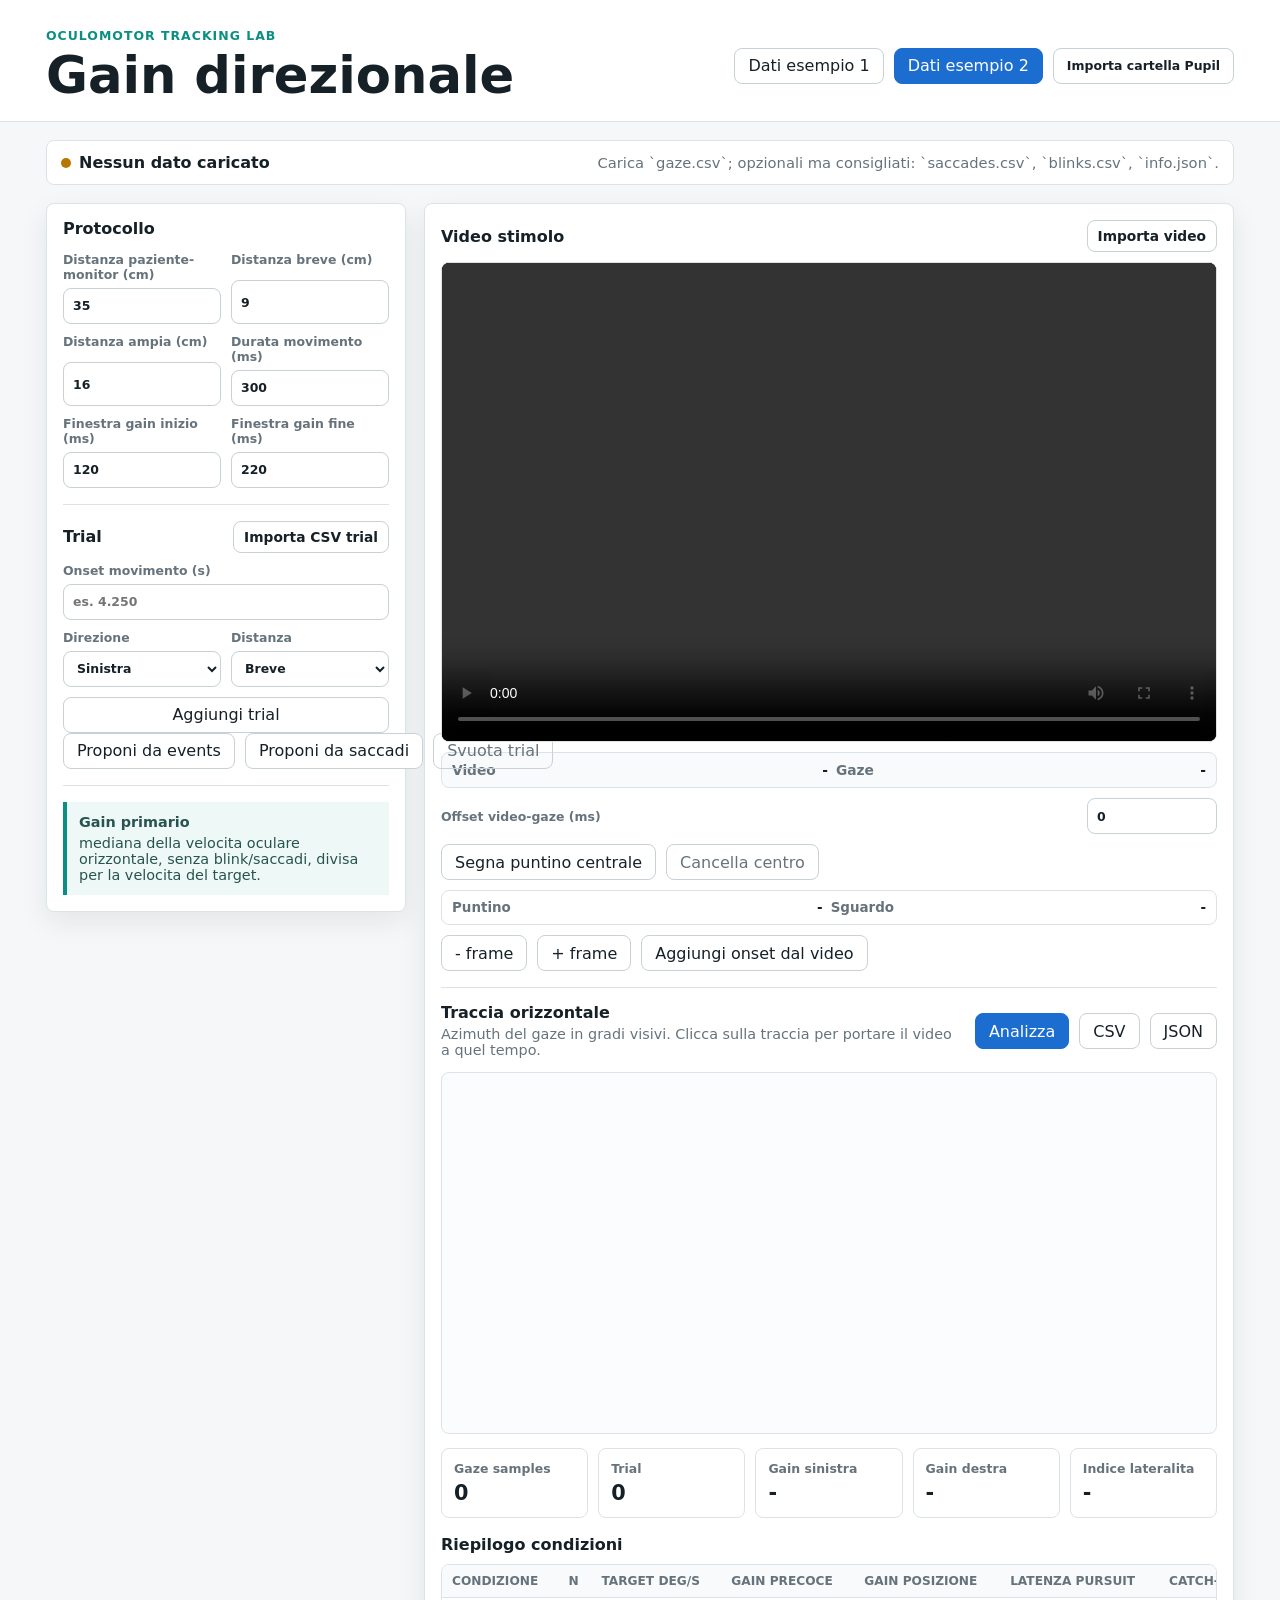
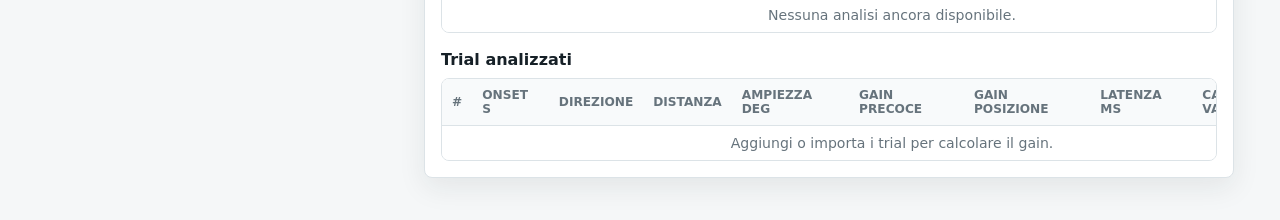
==== index.html @ ca0e94ca "Gazelab" ====
<!doctype html>
<html lang="it">
  <head>
    <meta charset="utf-8" />
    <meta name="viewport" content="width=device-width, initial-scale=1" />
    <title>Gain Direzionale Lab</title>
    <link rel="stylesheet" href="./styles.css?v=20260517-rollback1" />
  </head>
  <body>
    <header class="app-header">
      <div>
        <p class="eyebrow">Oculomotor Tracking Lab</p>
        <h1>Gain direzionale</h1>
      </div>
      <div class="header-actions">
        <button id="loadSampleBtn">Dati esempio 1</button>
        <button id="loadSample2Btn" class="primary">Dati esempio 2</button>
        <label class="file-button">
          <input id="folderInput" type="file" webkitdirectory multiple />
          Importa cartella Pupil
        </label>
      </div>
    </header>

    <main>
      <section class="status-band" id="statusBand">
        <div>
          <span class="status-dot"></span>
          <strong id="statusTitle">Nessun dato caricato</strong>
        </div>
        <p id="statusText">Carica `gaze.csv`; opzionali ma consigliati: `saccades.csv`, `blinks.csv`, `info.json`.</p>
      </section>

      <section class="workspace-grid">
        <aside class="control-panel">
          <div class="panel-head">
            <h2>Protocollo</h2>
          </div>

          <div class="form-grid">
            <label>
              Distanza paziente-monitor (cm)
              <input id="monitorDistance" type="number" min="1" step="0.1" value="35" />
            </label>
            <label>
              Distanza breve (cm)
              <input id="nearDistance" type="number" min="0.1" step="0.1" value="9" />
            </label>
            <label>
              Distanza ampia (cm)
              <input id="farDistance" type="number" min="0.1" step="0.1" value="16" />
            </label>
            <label>
              Durata movimento (ms)
              <input id="durationMs" type="number" min="20" step="10" value="300" />
            </label>
            <label>
              Finestra gain inizio (ms)
              <input id="windowStartMs" type="number" min="0" step="5" value="120" />
            </label>
            <label>
              Finestra gain fine (ms)
              <input id="windowEndMs" type="number" min="1" step="5" value="220" />
            </label>
          </div>

          <div class="divider"></div>

          <div class="panel-head compact">
            <h2>Trial</h2>
            <label class="file-button slim">
              <input id="trialInput" type="file" accept=".csv" />
              Importa CSV trial
            </label>
          </div>

          <div class="trial-builder">
            <label>
              Onset movimento (s)
              <input id="newOnset" type="number" step="0.001" placeholder="es. 4.250" />
            </label>
            <label>
              Direzione
              <select id="newDirection">
                <option value="left">Sinistra</option>
                <option value="right">Destra</option>
              </select>
            </label>
            <label>
              Distanza
              <select id="newDistanceKind">
                <option value="near">Breve</option>
                <option value="far">Ampia</option>
              </select>
            </label>
            <button id="addTrialBtn">Aggiungi trial</button>
          </div>

          <div class="button-row">
            <button id="suggestEventsBtn">Proponi da events</button>
            <button id="suggestTrialsBtn">Proponi da saccadi</button>
            <button id="clearTrialsBtn" class="ghost">Svuota trial</button>
          </div>

          <div class="divider"></div>

          <div class="metrics-note">
            <strong>Gain primario</strong>
            <span>mediana della velocita oculare orizzontale, senza blink/saccadi, divisa per la velocita del target.</span>
          </div>
        </aside>

        <section class="analysis-panel">
          <div class="panel-head compact">
            <h2>Video stimolo</h2>
            <label class="file-button slim">
              <input id="videoInput" type="file" accept="video/*" />
              Importa video
            </label>
          </div>

          <div class="video-tools video-tools-wide">
            <div class="video-stage" id="videoStage">
              <video id="stimulusVideo" controls playsinline></video>
              <canvas id="videoOverlayCanvas"></canvas>
            </div>
            <div class="video-time-grid">
              <span>Video</span>
              <strong id="videoTimeLabel">-</strong>
              <span>Gaze</span>
              <strong id="gazeTimeLabel">-</strong>
            </div>
            <label class="sync-offset-control">
              Offset video-gaze (ms)
              <input id="syncOffsetMs" type="number" step="5" value="0" />
            </label>
            <div class="button-row">
              <button id="markCenterBtn">Segna puntino centrale</button>
              <button id="clearCenterBtn" class="ghost">Cancella centro</button>
            </div>
            <div class="overlay-readout">
              <span>Puntino</span>
              <strong id="targetCenterLabel">-</strong>
              <span>Sguardo</span>
              <strong id="gazePointLabel">-</strong>
            </div>
            <div class="button-row">
              <button id="frameBackBtn">- frame</button>
              <button id="frameForwardBtn">+ frame</button>
              <button id="addVideoTrialBtn">Aggiungi onset dal video</button>
            </div>
          </div>

          <div class="divider"></div>

          <div class="panel-head">
            <div>
              <h2>Traccia orizzontale</h2>
              <p id="plotSubtitle">Azimuth del gaze in gradi visivi. Clicca sulla traccia per portare il video a quel tempo.</p>
            </div>
            <div class="button-row">
              <button id="analyzeBtn" class="primary">Analizza</button>
              <button id="exportCsvBtn">CSV</button>
              <button id="exportJsonBtn">JSON</button>
            </div>
          </div>

          <div class="plot-wrap">
            <canvas id="traceCanvas" width="1200" height="360"></canvas>
          </div>

          <div class="summary-strip" id="summaryStrip">
            <div class="stat-card">
              <span>Gaze samples</span>
              <strong id="sampleCount">0</strong>
            </div>
            <div class="stat-card">
              <span>Trial</span>
              <strong id="trialCount">0</strong>
            </div>
            <div class="stat-card">
              <span>Gain sinistra</span>
              <strong id="leftGain">-</strong>
            </div>
            <div class="stat-card">
              <span>Gain destra</span>
              <strong id="rightGain">-</strong>
            </div>
            <div class="stat-card">
              <span>Indice lateralita</span>
              <strong id="lateralityIndex">-</strong>
            </div>
          </div>

          <div class="table-section">
            <div class="panel-head compact">
              <h2>Riepilogo condizioni</h2>
            </div>
            <div class="table-wrap">
              <table>
                <thead>
                  <tr>
                    <th>Condizione</th>
                    <th>N</th>
                    <th>Target deg/s</th>
                    <th>Gain precoce</th>
                    <th>Gain posizione</th>
                    <th>Latenza pursuit</th>
                    <th>Catch-up</th>
                    <th>Qualita</th>
                  </tr>
                </thead>
                <tbody id="conditionBody">
                  <tr><td colspan="8" class="empty">Nessuna analisi ancora disponibile.</td></tr>
                </tbody>
              </table>
            </div>
          </div>

          <div class="table-section">
            <div class="panel-head compact">
              <h2>Trial analizzati</h2>
            </div>
            <div class="table-wrap">
              <table>
                <thead>
                  <tr>
                    <th>#</th>
                    <th>Onset s</th>
                    <th>Direzione</th>
                    <th>Distanza</th>
                    <th>Ampiezza deg</th>
                    <th>Gain precoce</th>
                    <th>Gain posizione</th>
                    <th>Latenza ms</th>
                    <th>Campioni validi</th>
                    <th></th>
                  </tr>
                </thead>
                <tbody id="trialBody">
                  <tr><td colspan="10" class="empty">Aggiungi o importa i trial per calcolare il gain.</td></tr>
                </tbody>
              </table>
            </div>
          </div>
        </section>
      </section>
    </main>

    <template id="trialRowTemplate">
      <tr>
        <td class="row-index"></td>
        <td><input class="trial-onset" type="number" step="0.001" /></td>
        <td>
          <select class="trial-direction">
            <option value="left">Sinistra</option>
            <option value="right">Destra</option>
          </select>
        </td>
        <td>
          <select class="trial-distance">
            <option value="near">Breve</option>
            <option value="far">Ampia</option>
          </select>
        </td>
        <td class="trial-amplitude"></td>
        <td class="trial-gain"></td>
        <td class="trial-position-gain"></td>
        <td class="trial-latency"></td>
        <td class="trial-quality"></td>
        <td><button class="icon-button remove-trial" title="Rimuovi trial">x</button></td>
      </tr>
    </template>

    <script src="./app.js?v=20260517-rollback1"></script>
  </body>
</html>
---- styles.css ----
:root {
  --bg: #f5f7f8;
  --panel: #ffffff;
  --ink: #162027;
  --muted: #66737c;
  --line: #dce3e7;
  --line-strong: #c7d1d6;
  --blue: #1c6dd0;
  --blue-ink: #0d3b73;
  --teal: #0b8f83;
  --red: #d84848;
  --amber: #b67800;
  --shadow: 0 10px 28px rgba(22, 32, 39, 0.08);
}

* {
  box-sizing: border-box;
}

body {
  margin: 0;
  min-height: 100vh;
  color: var(--ink);
  background: var(--bg);
  font-family: Inter, ui-sans-serif, system-ui, -apple-system, BlinkMacSystemFont, "Segoe UI", sans-serif;
  letter-spacing: 0;
}

button,
input,
select {
  font: inherit;
}

button,
.file-button {
  display: inline-flex;
  align-items: center;
  justify-content: center;
  min-height: 36px;
  padding: 0 13px;
  border: 1px solid var(--line-strong);
  border-radius: 8px;
  color: var(--ink);
  background: #fff;
  cursor: pointer;
  white-space: nowrap;
}

button:hover,
.file-button:hover {
  border-color: #9fb0ba;
  background: #f9fbfc;
}

button.primary {
  color: #fff;
  border-color: var(--blue);
  background: var(--blue);
}

button.primary:hover {
  border-color: var(--blue-ink);
  background: var(--blue-ink);
}

button.ghost {
  color: var(--muted);
  background: transparent;
}

button:disabled {
  cursor: not-allowed;
  opacity: 0.55;
}

.file-button input {
  display: none;
}

.file-button.slim {
  min-height: 32px;
  padding: 0 10px;
  font-size: 0.86rem;
}

.app-header {
  display: flex;
  align-items: center;
  justify-content: space-between;
  gap: 20px;
  padding: 28px clamp(18px, 4vw, 46px) 18px;
  background: #fff;
  border-bottom: 1px solid var(--line);
}

.eyebrow {
  margin: 0 0 4px;
  color: var(--teal);
  font-size: 0.78rem;
  font-weight: 700;
  letter-spacing: 0.08em;
  text-transform: uppercase;
}

h1,
h2 {
  margin: 0;
  line-height: 1.1;
}

h1 {
  font-size: clamp(2rem, 4vw, 3.4rem);
  font-weight: 780;
}

h2 {
  font-size: 1rem;
  font-weight: 760;
}

p {
  margin: 0;
}

main {
  padding: 18px clamp(18px, 4vw, 46px) 42px;
}

.header-actions,
.button-row,
.panel-head {
  display: flex;
  align-items: center;
  gap: 10px;
}

.panel-head {
  justify-content: space-between;
  margin-bottom: 14px;
}

.panel-head.compact {
  margin-bottom: 10px;
}

.panel-head p {
  margin-top: 4px;
  color: var(--muted);
  font-size: 0.9rem;
}

.status-band {
  display: flex;
  align-items: center;
  justify-content: space-between;
  gap: 18px;
  padding: 12px 14px;
  margin-bottom: 18px;
  border: 1px solid var(--line);
  border-radius: 8px;
  background: #fff;
}

.status-band > div {
  display: flex;
  align-items: center;
  gap: 8px;
}

.status-band p {
  color: var(--muted);
  font-size: 0.92rem;
}

.status-dot {
  width: 10px;
  height: 10px;
  border-radius: 99px;
  background: var(--amber);
}

.status-band.ready .status-dot {
  background: var(--teal);
}

.status-band.warn .status-dot {
  background: var(--amber);
}

.status-band.error .status-dot {
  background: var(--red);
}

.workspace-grid {
  display: grid;
  grid-template-columns: minmax(280px, 360px) minmax(0, 1fr);
  gap: 18px;
  align-items: start;
}

.control-panel,
.analysis-panel {
  border: 1px solid var(--line);
  border-radius: 8px;
  background: var(--panel);
  box-shadow: var(--shadow);
}

.control-panel {
  position: sticky;
  top: 14px;
  padding: 16px;
}

.analysis-panel {
  padding: 16px;
  min-width: 0;
}

.form-grid {
  display: grid;
  grid-template-columns: repeat(2, minmax(0, 1fr));
  gap: 10px;
}

label {
  display: grid;
  gap: 6px;
  color: var(--muted);
  font-size: 0.78rem;
  font-weight: 650;
}

input,
select {
  width: 100%;
  min-height: 36px;
  border: 1px solid var(--line-strong);
  border-radius: 8px;
  padding: 7px 9px;
  color: var(--ink);
  background: #fff;
}

input:focus,
select:focus {
  outline: 2px solid rgba(28, 109, 208, 0.18);
  border-color: var(--blue);
}

.divider {
  height: 1px;
  margin: 16px 0;
  background: var(--line);
}

.trial-builder {
  display: grid;
  grid-template-columns: 1fr 1fr;
  gap: 10px;
}

.trial-builder label:first-child {
  grid-column: 1 / -1;
}

.trial-builder button {
  grid-column: 1 / -1;
}

.video-tools {
  display: grid;
  gap: 10px;
}

.video-stage {
  position: relative;
  width: 100%;
  aspect-ratio: 4 / 3;
  border: 1px solid var(--line);
  border-radius: 8px;
  overflow: hidden;
  background: #101820;
}

.video-tools video,
.video-stage canvas {
  position: absolute;
  inset: 0;
  width: 100%;
  height: 100%;
}

.video-tools video {
  background: #101820;
  object-fit: contain;
}

.video-stage canvas {
  pointer-events: none;
}

.video-stage.marking canvas {
  cursor: crosshair;
  pointer-events: auto;
}

.video-tools-wide .video-stage {
  max-height: 480px;
}

.video-time-grid {
  display: grid;
  grid-template-columns: auto 1fr auto 1fr;
  gap: 8px;
  align-items: center;
  padding: 9px 10px;
  border: 1px solid var(--line);
  border-radius: 8px;
  background: #f8fafb;
  font-size: 0.86rem;
}

.video-time-grid span {
  color: var(--muted);
  font-weight: 700;
}

.video-time-grid strong {
  text-align: right;
}

.sync-offset-control {
  grid-template-columns: 1fr minmax(96px, 130px);
  align-items: center;
}

.overlay-readout {
  display: grid;
  grid-template-columns: auto 1fr auto 1fr;
  gap: 8px;
  align-items: center;
  padding: 9px 10px;
  border: 1px solid var(--line);
  border-radius: 8px;
  background: #fff;
  font-size: 0.84rem;
}

.overlay-readout span {
  color: var(--muted);
  font-weight: 700;
}

.overlay-readout strong {
  text-align: right;
}

.metrics-note {
  display: grid;
  gap: 5px;
  padding: 12px;
  border-left: 4px solid var(--teal);
  background: #eef8f6;
  color: #28544f;
  font-size: 0.9rem;
}

.plot-wrap {
  width: 100%;
  overflow: hidden;
  border: 1px solid var(--line);
  border-radius: 8px;
  background: #fbfcfd;
}

canvas {
  display: block;
  width: 100%;
  height: 360px;
  cursor: crosshair;
}

.summary-strip {
  display: grid;
  grid-template-columns: repeat(5, minmax(0, 1fr));
  gap: 10px;
  margin: 14px 0;
}

.stat-card {
  display: grid;
  gap: 5px;
  padding: 12px;
  border: 1px solid var(--line);
  border-radius: 8px;
  background: #fff;
}

.stat-card span {
  color: var(--muted);
  font-size: 0.78rem;
  font-weight: 700;
}

.stat-card strong {
  font-size: 1.3rem;
}

.table-section {
  margin-top: 18px;
}

.table-wrap {
  overflow: auto;
  border: 1px solid var(--line);
  border-radius: 8px;
}

table {
  width: 100%;
  border-collapse: collapse;
  min-width: 900px;
  background: #fff;
}

th,
td {
  padding: 9px 10px;
  border-bottom: 1px solid var(--line);
  text-align: left;
  vertical-align: middle;
  font-size: 0.88rem;
}

th {
  position: sticky;
  top: 0;
  z-index: 1;
  color: var(--muted);
  background: #f8fafb;
  font-size: 0.76rem;
  font-weight: 780;
  text-transform: uppercase;
}

tbody tr:last-child td {
  border-bottom: 0;
}

td input,
td select {
  min-width: 92px;
}

.empty {
  color: var(--muted);
  text-align: center;
}

.icon-button {
  width: 32px;
  min-height: 32px;
  padding: 0;
  color: var(--red);
}

.badge {
  display: inline-flex;
  align-items: center;
  min-height: 22px;
  padding: 0 8px;
  border-radius: 999px;
  font-size: 0.76rem;
  font-weight: 750;
}

.badge.good {
  color: #0f5d55;
  background: #dff5f1;
}

.badge.warn {
  color: #7c5300;
  background: #fff3d8;
}

.badge.bad {
  color: #a12828;
  background: #fde2e2;
}

@media (max-width: 980px) {
  .app-header,
  .status-band {
    align-items: stretch;
    flex-direction: column;
  }

  .header-actions,
  .button-row {
    flex-wrap: wrap;
  }

  .summary-strip {
    grid-template-columns: repeat(2, minmax(0, 1fr));
  }
}

@media (max-width: 760px) {
  .workspace-grid {
    grid-template-columns: 1fr;
  }

  .control-panel {
    position: static;
  }
}

@media (max-width: 560px) {
  main,
  .app-header {
    padding-left: 12px;
    padding-right: 12px;
  }

  .form-grid,
  .trial-builder {
    grid-template-columns: 1fr;
  }

  .summary-strip {
    grid-template-columns: 1fr;
  }
}
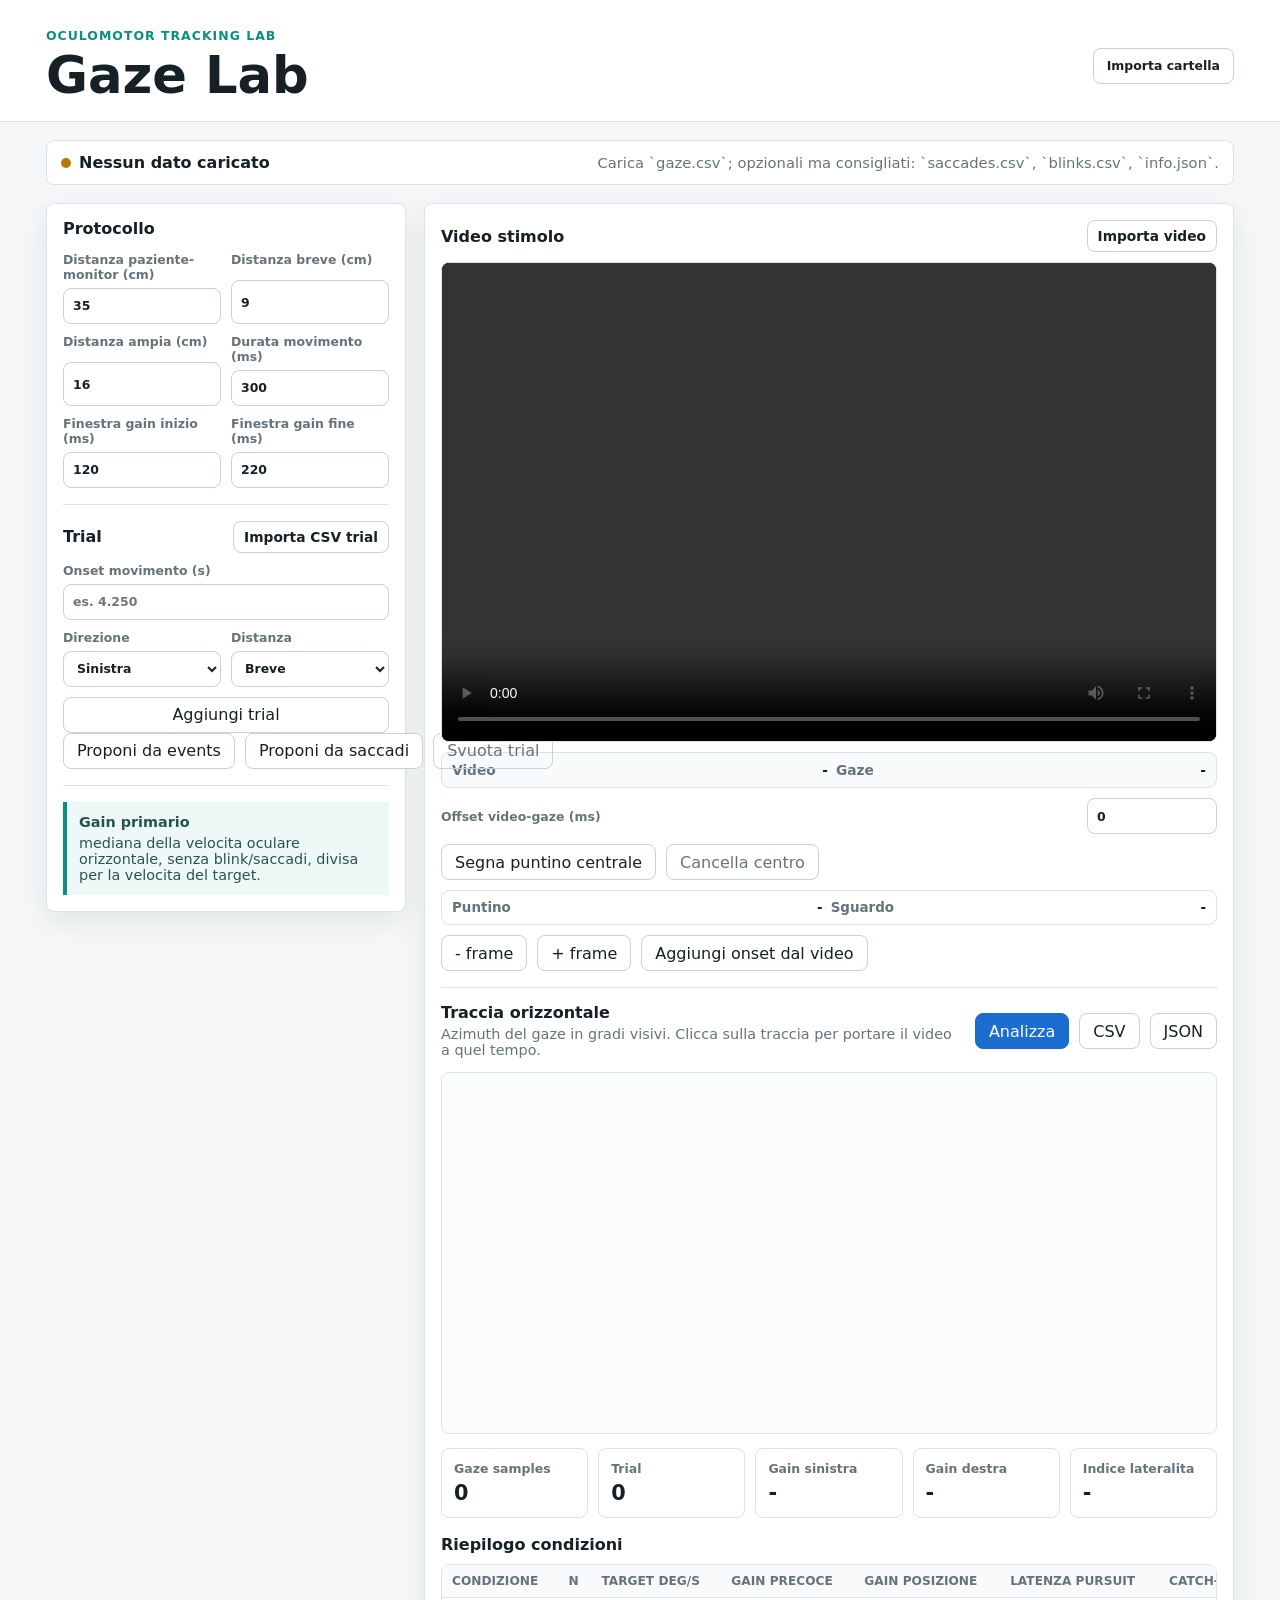
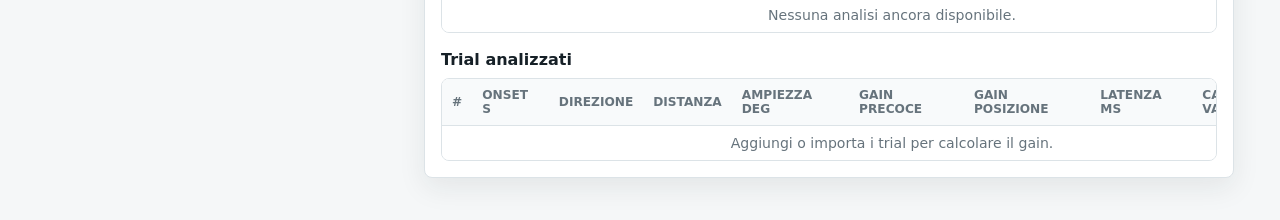
==== commit 140df87c: "Rename app and simplify header import button" ====
--- a/index.html
+++ b/index.html
@@ -3,21 +3,19 @@
   <head>
     <meta charset="utf-8" />
     <meta name="viewport" content="width=device-width, initial-scale=1" />
-    <title>Gain Direzionale Lab</title>
-    <link rel="stylesheet" href="./styles.css?v=20260517-rollback1" />
+    <title>Gaze Lab</title>
+    <link rel="stylesheet" href="./styles.css?v=20260602-gazelab" />
   </head>
   <body>
     <header class="app-header">
       <div>
         <p class="eyebrow">Oculomotor Tracking Lab</p>
-        <h1>Gain direzionale</h1>
+        <h1>Gaze Lab</h1>
       </div>
       <div class="header-actions">
-        <button id="loadSampleBtn">Dati esempio 1</button>
-        <button id="loadSample2Btn" class="primary">Dati esempio 2</button>
         <label class="file-button">
           <input id="folderInput" type="file" webkitdirectory multiple />
-          Importa cartella Pupil
+          Importa cartella
         </label>
       </div>
     </header>
@@ -272,6 +270,6 @@
       </tr>
     </template>
 
-    <script src="./app.js?v=20260517-rollback1"></script>
+    <script src="./app.js?v=20260602-gazelab"></script>
   </body>
 </html>
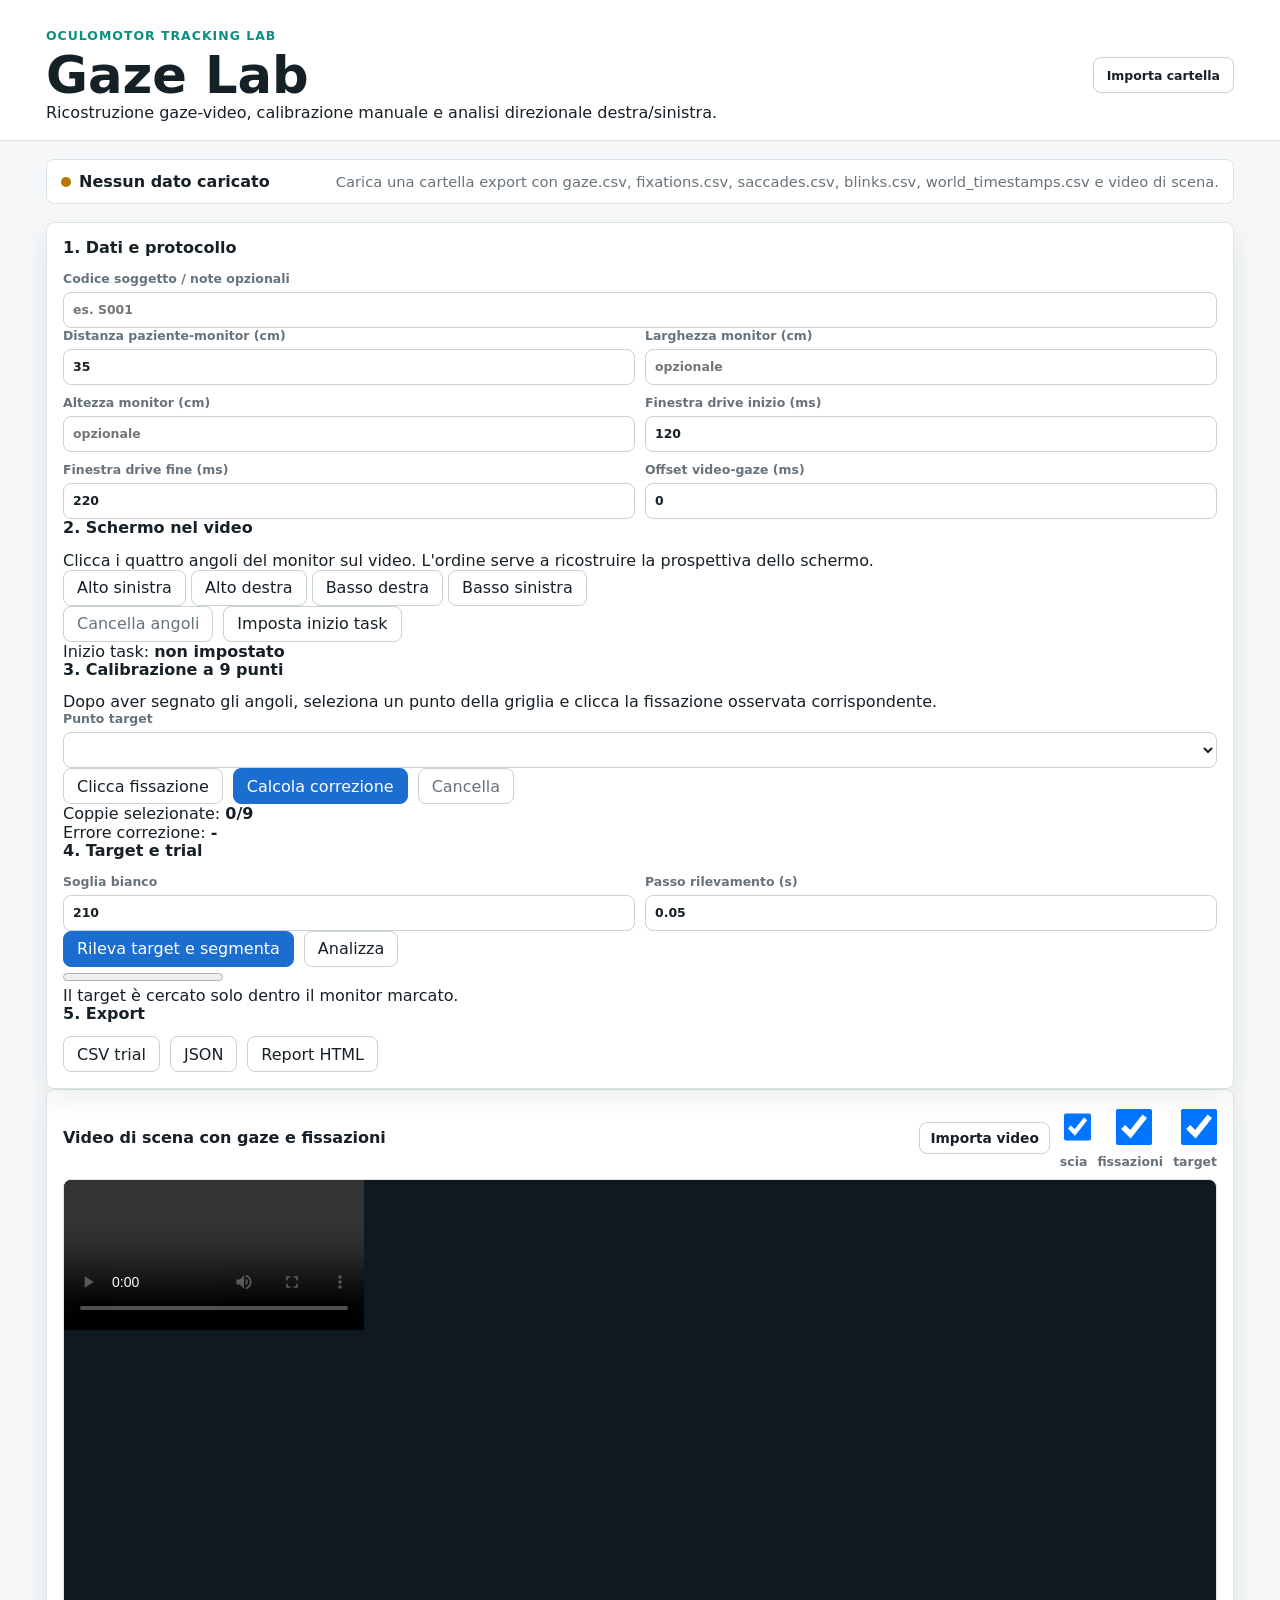
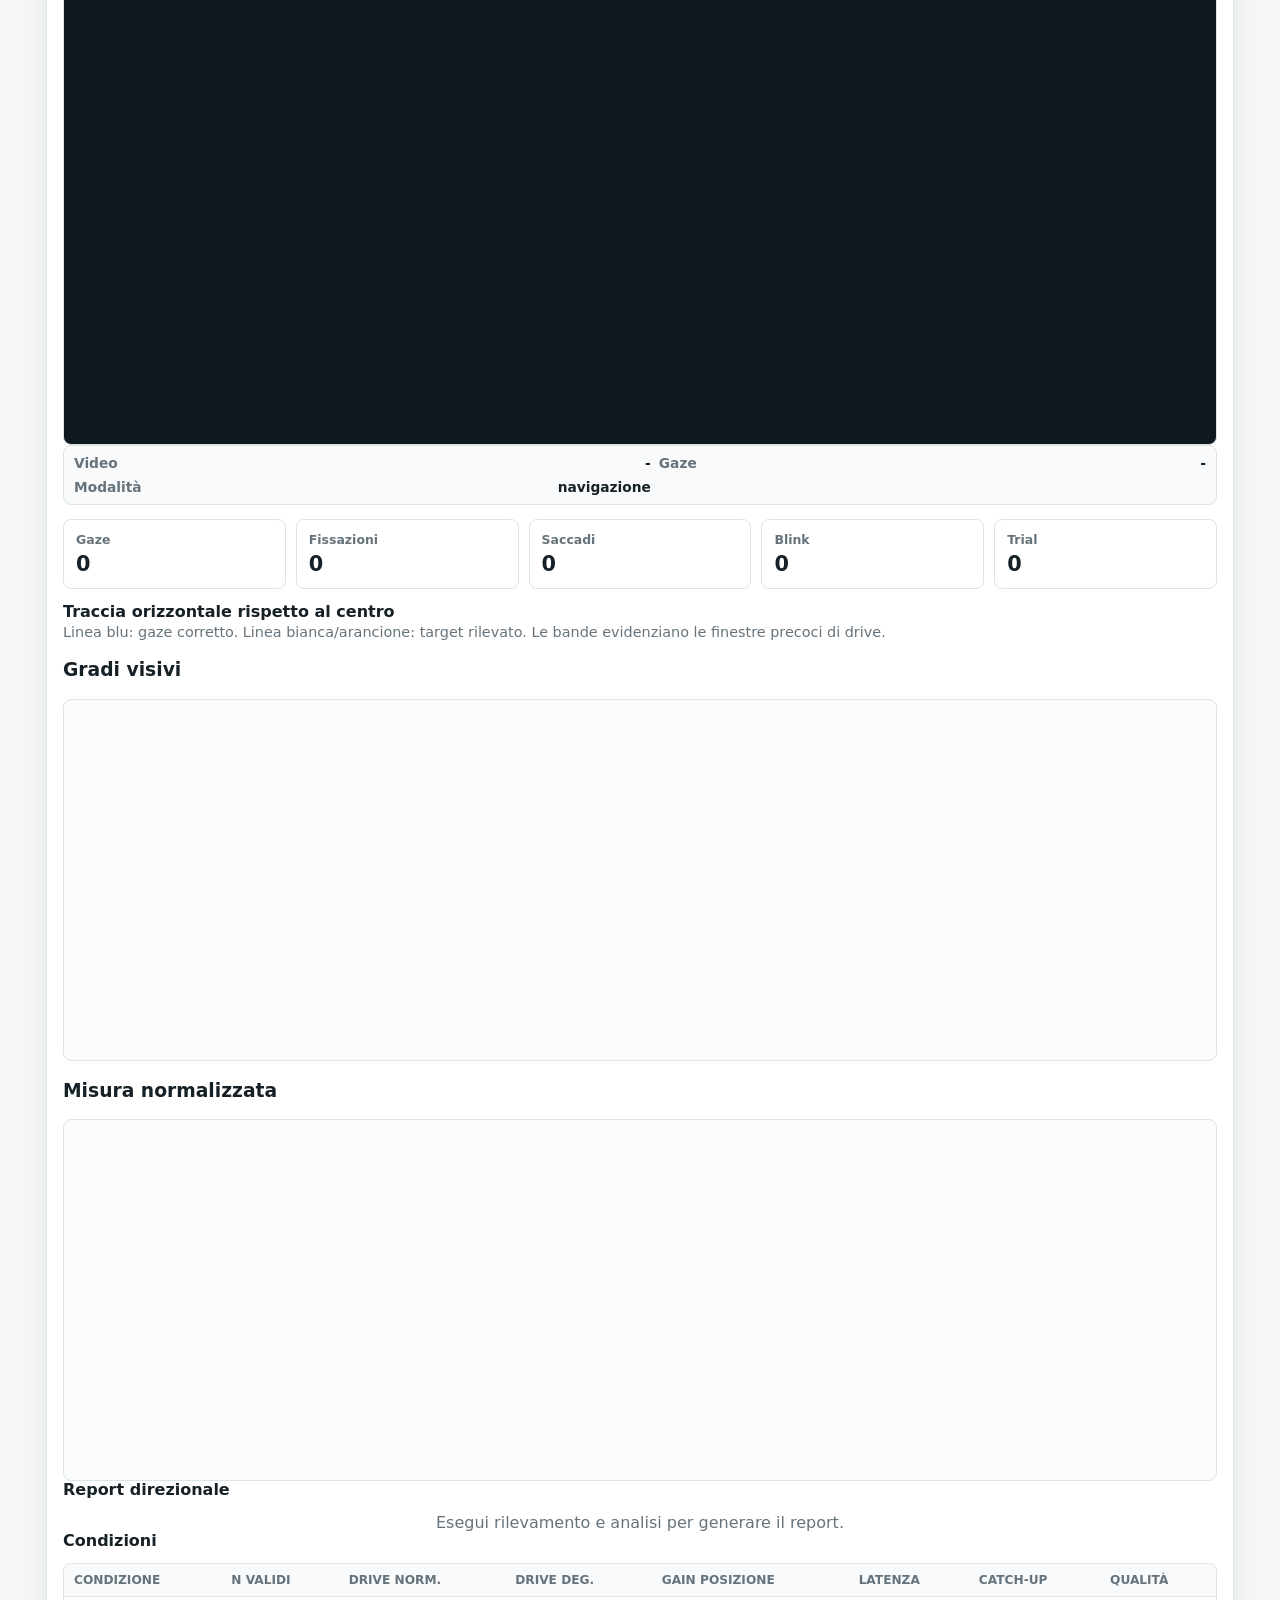
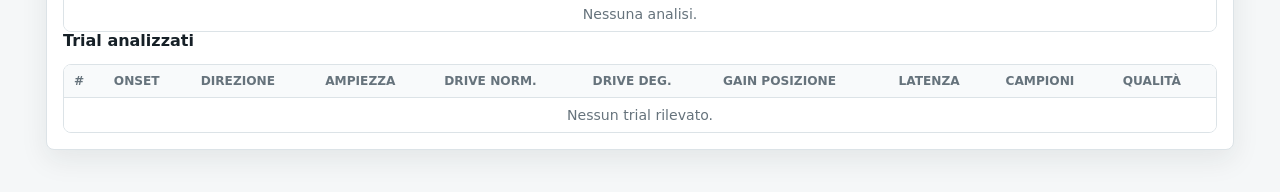
==== commit cd37a627: "Replace app with Gaze Lab V2 interface" ====
--- a/index.html
+++ b/index.html
@@ -4,272 +4,223 @@
     <meta charset="utf-8" />
     <meta name="viewport" content="width=device-width, initial-scale=1" />
     <title>Gaze Lab</title>
-    <link rel="stylesheet" href="./styles.css?v=20260602-gazelab" />
+    <link rel="stylesheet" href="./styles.css?v=20260602-v2" />
   </head>
   <body>
     <header class="app-header">
       <div>
         <p class="eyebrow">Oculomotor Tracking Lab</p>
         <h1>Gaze Lab</h1>
+        <p class="subtitle">Ricostruzione gaze-video, calibrazione manuale e analisi direzionale destra/sinistra.</p>
       </div>
       <div class="header-actions">
-        <label class="file-button">
+        <label class="file-button primary">
           <input id="folderInput" type="file" webkitdirectory multiple />
           Importa cartella
         </label>
       </div>
     </header>
 
-    <main>
+    <main class="app-main">
       <section class="status-band" id="statusBand">
         <div>
           <span class="status-dot"></span>
           <strong id="statusTitle">Nessun dato caricato</strong>
         </div>
-        <p id="statusText">Carica `gaze.csv`; opzionali ma consigliati: `saccades.csv`, `blinks.csv`, `info.json`.</p>
+        <p id="statusText">Carica una cartella export con gaze.csv, fixations.csv, saccades.csv, blinks.csv, world_timestamps.csv e video di scena.</p>
       </section>
 
-      <section class="workspace-grid">
+      <section class="workspace">
         <aside class="control-panel">
-          <div class="panel-head">
-            <h2>Protocollo</h2>
-          </div>
-
-          <div class="form-grid">
-            <label>
-              Distanza paziente-monitor (cm)
-              <input id="monitorDistance" type="number" min="1" step="0.1" value="35" />
+          <section class="panel-card">
+            <div class="panel-head">
+              <h2>1. Dati e protocollo</h2>
+            </div>
+            <label class="field-wide">
+              Codice soggetto / note opzionali
+              <input id="subjectCode" type="text" placeholder="es. S001" autocomplete="off" />
             </label>
-            <label>
-              Distanza breve (cm)
-              <input id="nearDistance" type="number" min="0.1" step="0.1" value="9" />
+            <div class="form-grid">
+              <label>
+                Distanza paziente-monitor (cm)
+                <input id="viewingDistanceCm" type="number" min="1" step="0.1" value="35" />
+              </label>
+              <label>
+                Larghezza monitor (cm)
+                <input id="monitorWidthCm" type="number" min="1" step="0.1" placeholder="opzionale" />
+              </label>
+              <label>
+                Altezza monitor (cm)
+                <input id="monitorHeightCm" type="number" min="1" step="0.1" placeholder="opzionale" />
+              </label>
+              <label>
+                Finestra drive inizio (ms)
+                <input id="earlyStartMs" type="number" min="0" step="5" value="120" />
+              </label>
+              <label>
+                Finestra drive fine (ms)
+                <input id="earlyEndMs" type="number" min="20" step="5" value="220" />
+              </label>
+              <label>
+                Offset video-gaze (ms)
+                <input id="syncOffsetMs" type="number" step="5" value="0" />
+              </label>
+            </div>
+            <div class="mini-stats" id="datasetStats"></div>
+          </section>
+
+          <section class="panel-card">
+            <div class="panel-head">
+              <h2>2. Schermo nel video</h2>
+            </div>
+            <p class="hint">Clicca i quattro angoli del monitor sul video. L'ordine serve a ricostruire la prospettiva dello schermo.</p>
+            <div class="corner-grid">
+              <button class="corner-btn" data-corner="tl">Alto sinistra</button>
+              <button class="corner-btn" data-corner="tr">Alto destra</button>
+              <button class="corner-btn" data-corner="br">Basso destra</button>
+              <button class="corner-btn" data-corner="bl">Basso sinistra</button>
+            </div>
+            <div class="button-row">
+              <button id="clearCornersBtn" class="ghost">Cancella angoli</button>
+              <button id="setTaskStartBtn">Imposta inizio task</button>
+            </div>
+            <div class="readout">Inizio task: <strong id="taskStartLabel">non impostato</strong></div>
+          </section>
+
+          <section class="panel-card">
+            <div class="panel-head">
+              <h2>3. Calibrazione a 9 punti</h2>
+            </div>
+            <p class="hint">Dopo aver segnato gli angoli, seleziona un punto della griglia e clicca la fissazione osservata corrispondente.</p>
+            <label class="field-wide">
+              Punto target
+              <select id="calibrationPointSelect"></select>
             </label>
-            <label>
-              Distanza ampia (cm)
-              <input id="farDistance" type="number" min="0.1" step="0.1" value="16" />
-            </label>
-            <label>
-              Durata movimento (ms)
-              <input id="durationMs" type="number" min="20" step="10" value="300" />
-            </label>
-            <label>
-              Finestra gain inizio (ms)
-              <input id="windowStartMs" type="number" min="0" step="5" value="120" />
-            </label>
-            <label>
-              Finestra gain fine (ms)
-              <input id="windowEndMs" type="number" min="1" step="5" value="220" />
-            </label>
-          </div>
-
-          <div class="divider"></div>
-
-          <div class="panel-head compact">
-            <h2>Trial</h2>
-            <label class="file-button slim">
-              <input id="trialInput" type="file" accept=".csv" />
-              Importa CSV trial
-            </label>
-          </div>
-
-          <div class="trial-builder">
-            <label>
-              Onset movimento (s)
-              <input id="newOnset" type="number" step="0.001" placeholder="es. 4.250" />
-            </label>
-            <label>
-              Direzione
-              <select id="newDirection">
-                <option value="left">Sinistra</option>
-                <option value="right">Destra</option>
-              </select>
-            </label>
-            <label>
-              Distanza
-              <select id="newDistanceKind">
-                <option value="near">Breve</option>
-                <option value="far">Ampia</option>
-              </select>
-            </label>
-            <button id="addTrialBtn">Aggiungi trial</button>
-          </div>
-
-          <div class="button-row">
-            <button id="suggestEventsBtn">Proponi da events</button>
-            <button id="suggestTrialsBtn">Proponi da saccadi</button>
-            <button id="clearTrialsBtn" class="ghost">Svuota trial</button>
-          </div>
-
-          <div class="divider"></div>
-
-          <div class="metrics-note">
-            <strong>Gain primario</strong>
-            <span>mediana della velocita oculare orizzontale, senza blink/saccadi, divisa per la velocita del target.</span>
-          </div>
+            <div class="button-row">
+              <button id="calibrationClickModeBtn">Clicca fissazione</button>
+              <button id="fitCalibrationBtn" class="primary">Calcola correzione</button>
+              <button id="clearCalibrationBtn" class="ghost">Cancella</button>
+            </div>
+            <div class="readout">Coppie selezionate: <strong id="calibrationStatus">0/9</strong></div>
+            <div class="readout">Errore correzione: <strong id="calibrationError">-</strong></div>
+          </section>
+
+          <section class="panel-card">
+            <div class="panel-head">
+              <h2>4. Target e trial</h2>
+            </div>
+            <div class="form-grid">
+              <label>
+                Soglia bianco
+                <input id="targetThreshold" type="number" min="120" max="255" step="1" value="210" />
+              </label>
+              <label>
+                Passo rilevamento (s)
+                <input id="detectionStepSec" type="number" min="0.02" max="0.25" step="0.01" value="0.05" />
+              </label>
+            </div>
+            <div class="button-row">
+              <button id="detectTargetsBtn" class="primary">Rileva target e segmenta</button>
+              <button id="analyzeBtn">Analizza</button>
+            </div>
+            <progress id="detectionProgress" value="0" max="1"></progress>
+            <p class="hint" id="detectionHint">Il target è cercato solo dentro il monitor marcato.</p>
+          </section>
+
+          <section class="panel-card">
+            <div class="panel-head">
+              <h2>5. Export</h2>
+            </div>
+            <div class="button-row">
+              <button id="exportCsvBtn">CSV trial</button>
+              <button id="exportJsonBtn">JSON</button>
+              <button id="exportReportBtn">Report HTML</button>
+            </div>
+          </section>
         </aside>
 
         <section class="analysis-panel">
-          <div class="panel-head compact">
-            <h2>Video stimolo</h2>
-            <label class="file-button slim">
-              <input id="videoInput" type="file" accept="video/*" />
-              Importa video
-            </label>
-          </div>
-
-          <div class="video-tools video-tools-wide">
+          <section class="panel-card video-card">
+            <div class="panel-head compact">
+              <h2>Video di scena con gaze e fissazioni</h2>
+              <div class="button-row tight">
+                <label class="file-button slim">
+                  <input id="videoInput" type="file" accept="video/*" />
+                  Importa video
+                </label>
+                <label class="toggle"><input id="showTrail" type="checkbox" checked /> scia</label>
+                <label class="toggle"><input id="showFixations" type="checkbox" checked /> fissazioni</label>
+                <label class="toggle"><input id="showTarget" type="checkbox" checked /> target</label>
+              </div>
+            </div>
             <div class="video-stage" id="videoStage">
-              <video id="stimulusVideo" controls playsinline></video>
-              <canvas id="videoOverlayCanvas"></canvas>
+              <video id="sceneVideo" controls playsinline></video>
+              <canvas id="overlayCanvas"></canvas>
             </div>
             <div class="video-time-grid">
-              <span>Video</span>
-              <strong id="videoTimeLabel">-</strong>
-              <span>Gaze</span>
-              <strong id="gazeTimeLabel">-</strong>
-            </div>
-            <label class="sync-offset-control">
-              Offset video-gaze (ms)
-              <input id="syncOffsetMs" type="number" step="5" value="0" />
-            </label>
-            <div class="button-row">
-              <button id="markCenterBtn">Segna puntino centrale</button>
-              <button id="clearCenterBtn" class="ghost">Cancella centro</button>
-            </div>
-            <div class="overlay-readout">
-              <span>Puntino</span>
-              <strong id="targetCenterLabel">-</strong>
-              <span>Sguardo</span>
-              <strong id="gazePointLabel">-</strong>
-            </div>
-            <div class="button-row">
-              <button id="frameBackBtn">- frame</button>
-              <button id="frameForwardBtn">+ frame</button>
-              <button id="addVideoTrialBtn">Aggiungi onset dal video</button>
-            </div>
-          </div>
-
-          <div class="divider"></div>
-
-          <div class="panel-head">
-            <div>
-              <h2>Traccia orizzontale</h2>
-              <p id="plotSubtitle">Azimuth del gaze in gradi visivi. Clicca sulla traccia per portare il video a quel tempo.</p>
-            </div>
-            <div class="button-row">
-              <button id="analyzeBtn" class="primary">Analizza</button>
-              <button id="exportCsvBtn">CSV</button>
-              <button id="exportJsonBtn">JSON</button>
-            </div>
-          </div>
-
-          <div class="plot-wrap">
-            <canvas id="traceCanvas" width="1200" height="360"></canvas>
-          </div>
-
-          <div class="summary-strip" id="summaryStrip">
-            <div class="stat-card">
-              <span>Gaze samples</span>
-              <strong id="sampleCount">0</strong>
-            </div>
-            <div class="stat-card">
-              <span>Trial</span>
-              <strong id="trialCount">0</strong>
-            </div>
-            <div class="stat-card">
-              <span>Gain sinistra</span>
-              <strong id="leftGain">-</strong>
-            </div>
-            <div class="stat-card">
-              <span>Gain destra</span>
-              <strong id="rightGain">-</strong>
-            </div>
-            <div class="stat-card">
-              <span>Indice lateralita</span>
-              <strong id="lateralityIndex">-</strong>
-            </div>
-          </div>
-
-          <div class="table-section">
-            <div class="panel-head compact">
-              <h2>Riepilogo condizioni</h2>
-            </div>
+              <span>Video</span><strong id="videoTimeLabel">-</strong>
+              <span>Gaze</span><strong id="gazeTimeLabel">-</strong>
+              <span>Modalità</span><strong id="interactionModeLabel">navigazione</strong>
+            </div>
+          </section>
+
+          <section class="summary-strip" id="summaryStrip">
+            <div class="stat-card"><span>Gaze</span><strong id="sampleCount">0</strong></div>
+            <div class="stat-card"><span>Fissazioni</span><strong id="fixationCount">0</strong></div>
+            <div class="stat-card"><span>Saccadi</span><strong id="saccadeCount">0</strong></div>
+            <div class="stat-card"><span>Blink</span><strong id="blinkCount">0</strong></div>
+            <div class="stat-card"><span>Trial</span><strong id="trialCount">0</strong></div>
+          </section>
+
+          <section class="panel-card">
+            <div class="panel-head">
+              <div>
+                <h2>Traccia orizzontale rispetto al centro</h2>
+                <p class="hint">Linea blu: gaze corretto. Linea bianca/arancione: target rilevato. Le bande evidenziano le finestre precoci di drive.</p>
+              </div>
+            </div>
+            <h3>Gradi visivi</h3>
+            <div class="plot-wrap"><canvas id="degPlot" width="1200" height="300"></canvas></div>
+            <h3>Misura normalizzata</h3>
+            <div class="plot-wrap"><canvas id="normPlot" width="1200" height="300"></canvas></div>
+          </section>
+
+          <section class="panel-card">
+            <div class="panel-head"><h2>Report direzionale</h2></div>
+            <div id="reportSummary" class="report-summary empty">Esegui rilevamento e analisi per generare il report.</div>
+          </section>
+
+          <section class="panel-card">
+            <div class="panel-head"><h2>Condizioni</h2></div>
             <div class="table-wrap">
               <table>
                 <thead>
                   <tr>
-                    <th>Condizione</th>
-                    <th>N</th>
-                    <th>Target deg/s</th>
-                    <th>Gain precoce</th>
-                    <th>Gain posizione</th>
-                    <th>Latenza pursuit</th>
-                    <th>Catch-up</th>
-                    <th>Qualita</th>
+                    <th>Condizione</th><th>N validi</th><th>Drive norm.</th><th>Drive deg.</th><th>Gain posizione</th><th>Latenza</th><th>Catch-up</th><th>Qualità</th>
                   </tr>
                 </thead>
-                <tbody id="conditionBody">
-                  <tr><td colspan="8" class="empty">Nessuna analisi ancora disponibile.</td></tr>
-                </tbody>
+                <tbody id="conditionBody"><tr><td colspan="8" class="empty">Nessuna analisi.</td></tr></tbody>
               </table>
             </div>
-          </div>
-
-          <div class="table-section">
-            <div class="panel-head compact">
-              <h2>Trial analizzati</h2>
-            </div>
+          </section>
+
+          <section class="panel-card">
+            <div class="panel-head"><h2>Trial analizzati</h2></div>
             <div class="table-wrap">
               <table>
                 <thead>
                   <tr>
-                    <th>#</th>
-                    <th>Onset s</th>
-                    <th>Direzione</th>
-                    <th>Distanza</th>
-                    <th>Ampiezza deg</th>
-                    <th>Gain precoce</th>
-                    <th>Gain posizione</th>
-                    <th>Latenza ms</th>
-                    <th>Campioni validi</th>
-                    <th></th>
+                    <th>#</th><th>Onset</th><th>Direzione</th><th>Ampiezza</th><th>Drive norm.</th><th>Drive deg.</th><th>Gain posizione</th><th>Latenza</th><th>Campioni</th><th>Qualità</th>
                   </tr>
                 </thead>
-                <tbody id="trialBody">
-                  <tr><td colspan="10" class="empty">Aggiungi o importa i trial per calcolare il gain.</td></tr>
-                </tbody>
+                <tbody id="trialBody"><tr><td colspan="10" class="empty">Nessun trial rilevato.</td></tr></tbody>
               </table>
             </div>
-          </div>
+          </section>
         </section>
       </section>
     </main>
 
-    <template id="trialRowTemplate">
-      <tr>
-        <td class="row-index"></td>
-        <td><input class="trial-onset" type="number" step="0.001" /></td>
-        <td>
-          <select class="trial-direction">
-            <option value="left">Sinistra</option>
-            <option value="right">Destra</option>
-          </select>
-        </td>
-        <td>
-          <select class="trial-distance">
-            <option value="near">Breve</option>
-            <option value="far">Ampia</option>
-          </select>
-        </td>
-        <td class="trial-amplitude"></td>
-        <td class="trial-gain"></td>
-        <td class="trial-position-gain"></td>
-        <td class="trial-latency"></td>
-        <td class="trial-quality"></td>
-        <td><button class="icon-button remove-trial" title="Rimuovi trial">x</button></td>
-      </tr>
-    </template>
-
-    <script src="./app.js?v=20260602-gazelab"></script>
+    <script type="module" src="./js/main.js?v=20260602-v2"></script>
   </body>
 </html>
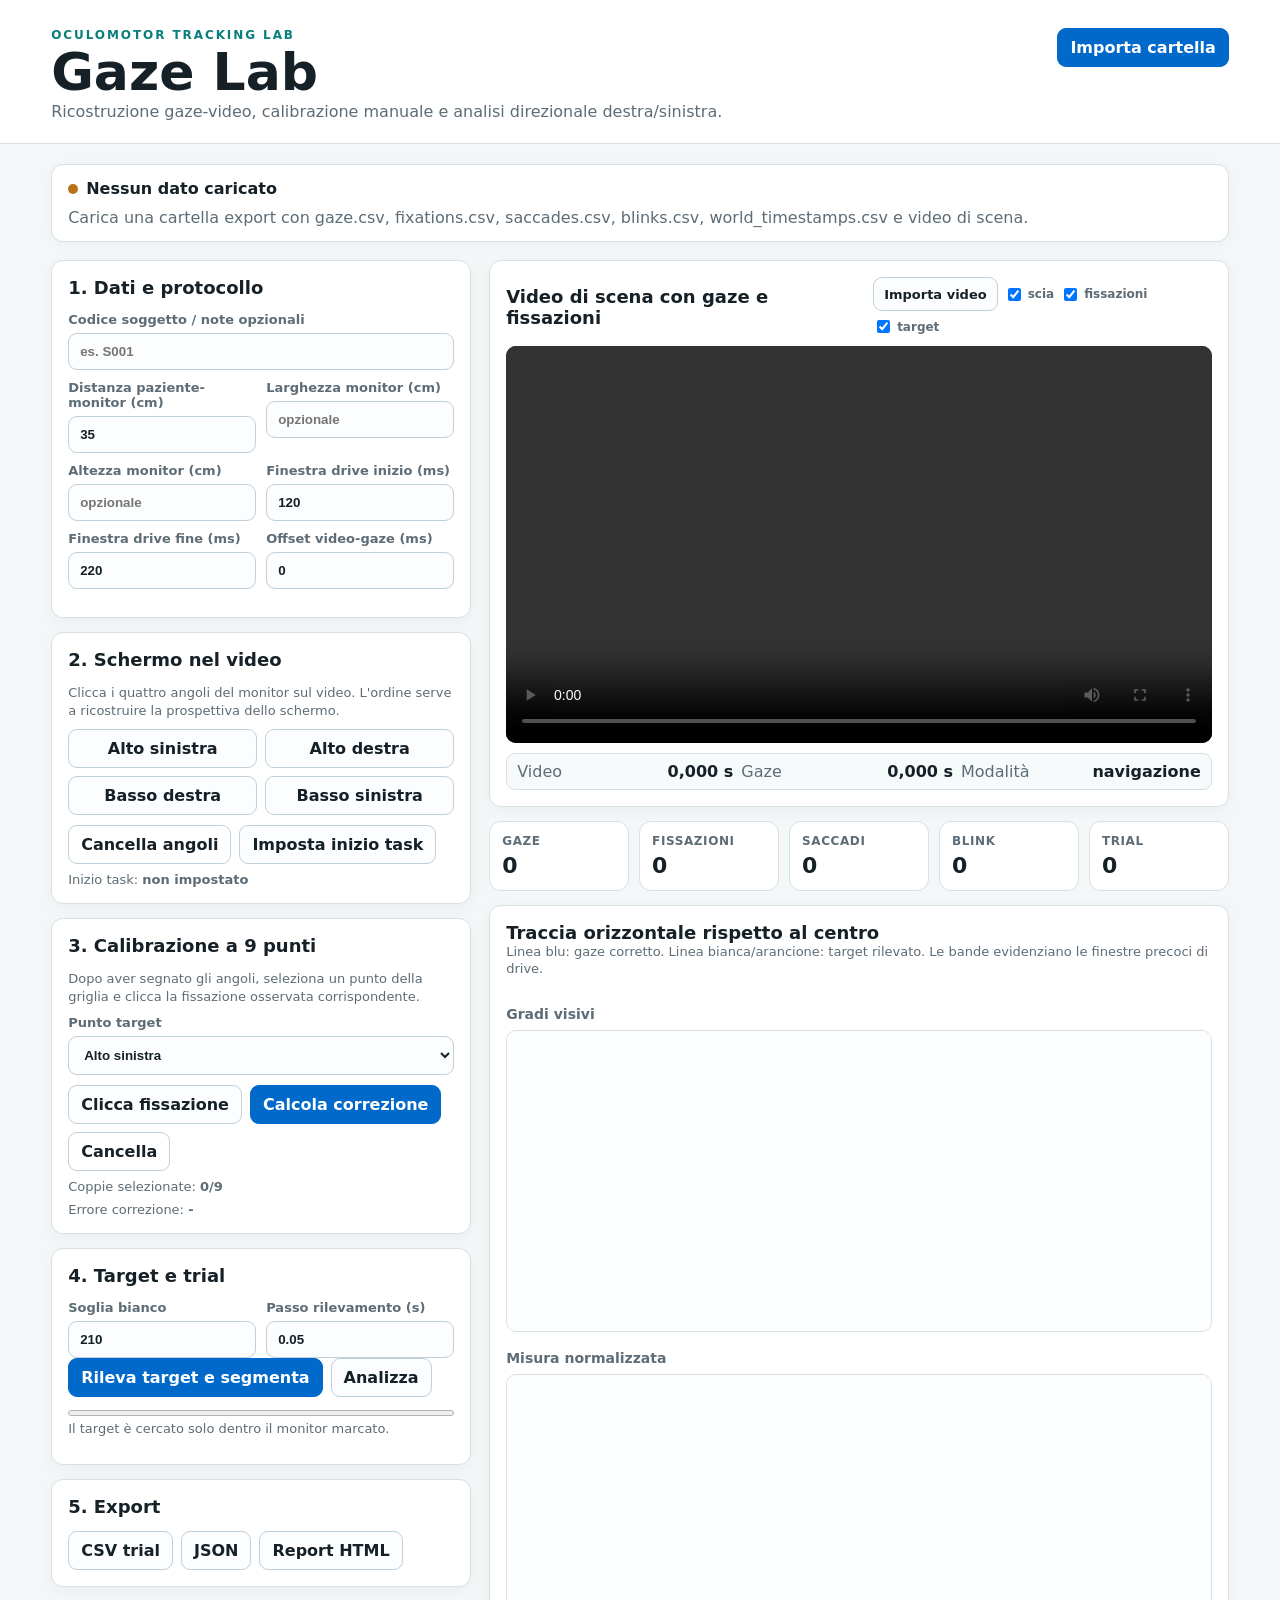
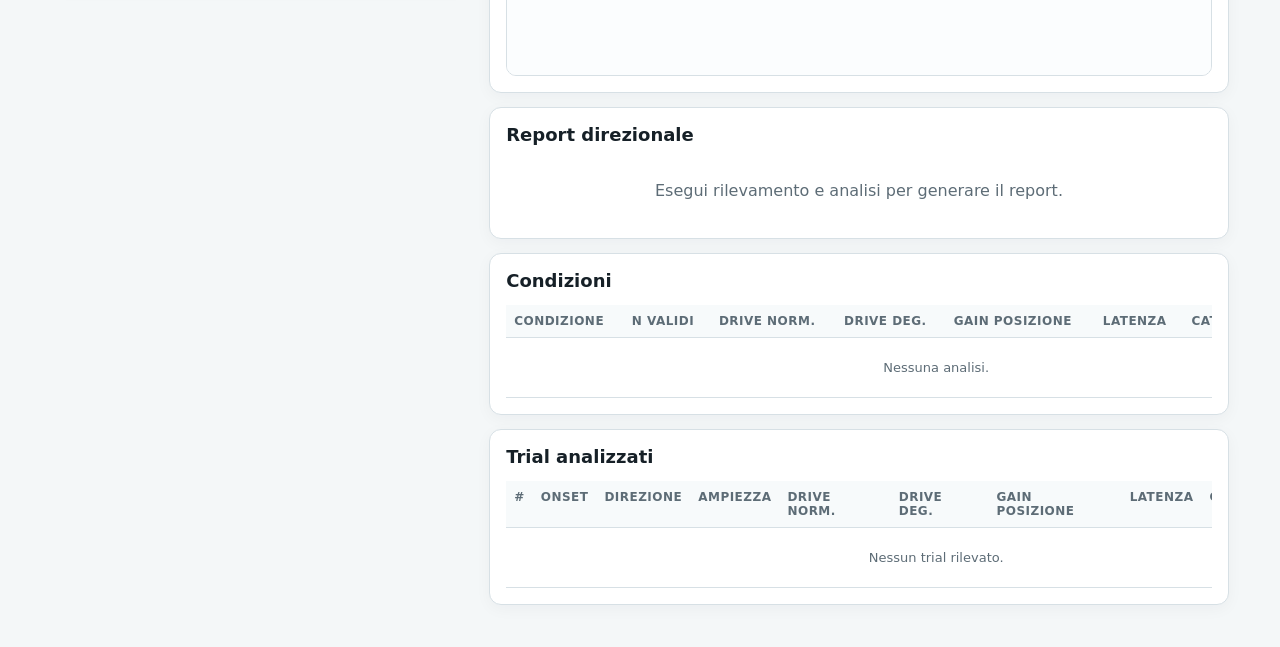
==== commit 75197dad: "Load app script directly and refresh cache" ====
--- a/index.html
+++ b/index.html
@@ -15,7 +15,7 @@
       </div>
       <div class="header-actions">
         <label class="file-button primary">
-          <input id="folderInput" type="file" webkitdirectory multiple />
+          <input id="folderInput" type="file" webkitdirectory directory multiple />
           Importa cartella
         </label>
       </div>
@@ -23,204 +23,27 @@
 
     <main class="app-main">
       <section class="status-band" id="statusBand">
-        <div>
-          <span class="status-dot"></span>
-          <strong id="statusTitle">Nessun dato caricato</strong>
-        </div>
+        <div><span class="status-dot"></span><strong id="statusTitle">Nessun dato caricato</strong></div>
         <p id="statusText">Carica una cartella export con gaze.csv, fixations.csv, saccades.csv, blinks.csv, world_timestamps.csv e video di scena.</p>
       </section>
-
       <section class="workspace">
         <aside class="control-panel">
-          <section class="panel-card">
-            <div class="panel-head">
-              <h2>1. Dati e protocollo</h2>
-            </div>
-            <label class="field-wide">
-              Codice soggetto / note opzionali
-              <input id="subjectCode" type="text" placeholder="es. S001" autocomplete="off" />
-            </label>
-            <div class="form-grid">
-              <label>
-                Distanza paziente-monitor (cm)
-                <input id="viewingDistanceCm" type="number" min="1" step="0.1" value="35" />
-              </label>
-              <label>
-                Larghezza monitor (cm)
-                <input id="monitorWidthCm" type="number" min="1" step="0.1" placeholder="opzionale" />
-              </label>
-              <label>
-                Altezza monitor (cm)
-                <input id="monitorHeightCm" type="number" min="1" step="0.1" placeholder="opzionale" />
-              </label>
-              <label>
-                Finestra drive inizio (ms)
-                <input id="earlyStartMs" type="number" min="0" step="5" value="120" />
-              </label>
-              <label>
-                Finestra drive fine (ms)
-                <input id="earlyEndMs" type="number" min="20" step="5" value="220" />
-              </label>
-              <label>
-                Offset video-gaze (ms)
-                <input id="syncOffsetMs" type="number" step="5" value="0" />
-              </label>
-            </div>
-            <div class="mini-stats" id="datasetStats"></div>
-          </section>
-
-          <section class="panel-card">
-            <div class="panel-head">
-              <h2>2. Schermo nel video</h2>
-            </div>
-            <p class="hint">Clicca i quattro angoli del monitor sul video. L'ordine serve a ricostruire la prospettiva dello schermo.</p>
-            <div class="corner-grid">
-              <button class="corner-btn" data-corner="tl">Alto sinistra</button>
-              <button class="corner-btn" data-corner="tr">Alto destra</button>
-              <button class="corner-btn" data-corner="br">Basso destra</button>
-              <button class="corner-btn" data-corner="bl">Basso sinistra</button>
-            </div>
-            <div class="button-row">
-              <button id="clearCornersBtn" class="ghost">Cancella angoli</button>
-              <button id="setTaskStartBtn">Imposta inizio task</button>
-            </div>
-            <div class="readout">Inizio task: <strong id="taskStartLabel">non impostato</strong></div>
-          </section>
-
-          <section class="panel-card">
-            <div class="panel-head">
-              <h2>3. Calibrazione a 9 punti</h2>
-            </div>
-            <p class="hint">Dopo aver segnato gli angoli, seleziona un punto della griglia e clicca la fissazione osservata corrispondente.</p>
-            <label class="field-wide">
-              Punto target
-              <select id="calibrationPointSelect"></select>
-            </label>
-            <div class="button-row">
-              <button id="calibrationClickModeBtn">Clicca fissazione</button>
-              <button id="fitCalibrationBtn" class="primary">Calcola correzione</button>
-              <button id="clearCalibrationBtn" class="ghost">Cancella</button>
-            </div>
-            <div class="readout">Coppie selezionate: <strong id="calibrationStatus">0/9</strong></div>
-            <div class="readout">Errore correzione: <strong id="calibrationError">-</strong></div>
-          </section>
-
-          <section class="panel-card">
-            <div class="panel-head">
-              <h2>4. Target e trial</h2>
-            </div>
-            <div class="form-grid">
-              <label>
-                Soglia bianco
-                <input id="targetThreshold" type="number" min="120" max="255" step="1" value="210" />
-              </label>
-              <label>
-                Passo rilevamento (s)
-                <input id="detectionStepSec" type="number" min="0.02" max="0.25" step="0.01" value="0.05" />
-              </label>
-            </div>
-            <div class="button-row">
-              <button id="detectTargetsBtn" class="primary">Rileva target e segmenta</button>
-              <button id="analyzeBtn">Analizza</button>
-            </div>
-            <progress id="detectionProgress" value="0" max="1"></progress>
-            <p class="hint" id="detectionHint">Il target è cercato solo dentro il monitor marcato.</p>
-          </section>
-
-          <section class="panel-card">
-            <div class="panel-head">
-              <h2>5. Export</h2>
-            </div>
-            <div class="button-row">
-              <button id="exportCsvBtn">CSV trial</button>
-              <button id="exportJsonBtn">JSON</button>
-              <button id="exportReportBtn">Report HTML</button>
-            </div>
-          </section>
+          <section class="panel-card"><div class="panel-head"><h2>1. Dati e protocollo</h2></div><label class="field-wide">Codice soggetto / note opzionali<input id="subjectCode" type="text" placeholder="es. S001" autocomplete="off" /></label><div class="form-grid"><label>Distanza paziente-monitor (cm)<input id="viewingDistanceCm" type="number" min="1" step="0.1" value="35" /></label><label>Larghezza monitor (cm)<input id="monitorWidthCm" type="number" min="1" step="0.1" placeholder="opzionale" /></label><label>Altezza monitor (cm)<input id="monitorHeightCm" type="number" min="1" step="0.1" placeholder="opzionale" /></label><label>Finestra drive inizio (ms)<input id="earlyStartMs" type="number" min="0" step="5" value="120" /></label><label>Finestra drive fine (ms)<input id="earlyEndMs" type="number" min="20" step="5" value="220" /></label><label>Offset video-gaze (ms)<input id="syncOffsetMs" type="number" step="5" value="0" /></label></div><div class="mini-stats" id="datasetStats"></div></section>
+          <section class="panel-card"><div class="panel-head"><h2>2. Schermo nel video</h2></div><p class="hint">Clicca i quattro angoli del monitor sul video. L'ordine serve a ricostruire la prospettiva dello schermo.</p><div class="corner-grid"><button class="corner-btn" data-corner="tl">Alto sinistra</button><button class="corner-btn" data-corner="tr">Alto destra</button><button class="corner-btn" data-corner="br">Basso destra</button><button class="corner-btn" data-corner="bl">Basso sinistra</button></div><div class="button-row"><button id="clearCornersBtn" class="ghost">Cancella angoli</button><button id="setTaskStartBtn">Imposta inizio task</button></div><div class="readout">Inizio task: <strong id="taskStartLabel">non impostato</strong></div></section>
+          <section class="panel-card"><div class="panel-head"><h2>3. Calibrazione a 9 punti</h2></div><p class="hint">Dopo aver segnato gli angoli, seleziona un punto della griglia e clicca la fissazione osservata corrispondente.</p><label class="field-wide">Punto target<select id="calibrationPointSelect"></select></label><div class="button-row"><button id="calibrationClickModeBtn">Clicca fissazione</button><button id="fitCalibrationBtn" class="primary">Calcola correzione</button><button id="clearCalibrationBtn" class="ghost">Cancella</button></div><div class="readout">Coppie selezionate: <strong id="calibrationStatus">0/9</strong></div><div class="readout">Errore correzione: <strong id="calibrationError">-</strong></div></section>
+          <section class="panel-card"><div class="panel-head"><h2>4. Target e trial</h2></div><div class="form-grid"><label>Soglia bianco<input id="targetThreshold" type="number" min="120" max="255" step="1" value="210" /></label><label>Passo rilevamento (s)<input id="detectionStepSec" type="number" min="0.02" max="0.25" step="0.01" value="0.05" /></label></div><div class="button-row"><button id="detectTargetsBtn" class="primary">Rileva target e segmenta</button><button id="analyzeBtn">Analizza</button></div><progress id="detectionProgress" value="0" max="1"></progress><p class="hint" id="detectionHint">Il target è cercato solo dentro il monitor marcato.</p></section>
+          <section class="panel-card"><div class="panel-head"><h2>5. Export</h2></div><div class="button-row"><button id="exportCsvBtn">CSV trial</button><button id="exportJsonBtn">JSON</button><button id="exportReportBtn">Report HTML</button></div></section>
         </aside>
-
         <section class="analysis-panel">
-          <section class="panel-card video-card">
-            <div class="panel-head compact">
-              <h2>Video di scena con gaze e fissazioni</h2>
-              <div class="button-row tight">
-                <label class="file-button slim">
-                  <input id="videoInput" type="file" accept="video/*" />
-                  Importa video
-                </label>
-                <label class="toggle"><input id="showTrail" type="checkbox" checked /> scia</label>
-                <label class="toggle"><input id="showFixations" type="checkbox" checked /> fissazioni</label>
-                <label class="toggle"><input id="showTarget" type="checkbox" checked /> target</label>
-              </div>
-            </div>
-            <div class="video-stage" id="videoStage">
-              <video id="sceneVideo" controls playsinline></video>
-              <canvas id="overlayCanvas"></canvas>
-            </div>
-            <div class="video-time-grid">
-              <span>Video</span><strong id="videoTimeLabel">-</strong>
-              <span>Gaze</span><strong id="gazeTimeLabel">-</strong>
-              <span>Modalità</span><strong id="interactionModeLabel">navigazione</strong>
-            </div>
-          </section>
-
-          <section class="summary-strip" id="summaryStrip">
-            <div class="stat-card"><span>Gaze</span><strong id="sampleCount">0</strong></div>
-            <div class="stat-card"><span>Fissazioni</span><strong id="fixationCount">0</strong></div>
-            <div class="stat-card"><span>Saccadi</span><strong id="saccadeCount">0</strong></div>
-            <div class="stat-card"><span>Blink</span><strong id="blinkCount">0</strong></div>
-            <div class="stat-card"><span>Trial</span><strong id="trialCount">0</strong></div>
-          </section>
-
-          <section class="panel-card">
-            <div class="panel-head">
-              <div>
-                <h2>Traccia orizzontale rispetto al centro</h2>
-                <p class="hint">Linea blu: gaze corretto. Linea bianca/arancione: target rilevato. Le bande evidenziano le finestre precoci di drive.</p>
-              </div>
-            </div>
-            <h3>Gradi visivi</h3>
-            <div class="plot-wrap"><canvas id="degPlot" width="1200" height="300"></canvas></div>
-            <h3>Misura normalizzata</h3>
-            <div class="plot-wrap"><canvas id="normPlot" width="1200" height="300"></canvas></div>
-          </section>
-
-          <section class="panel-card">
-            <div class="panel-head"><h2>Report direzionale</h2></div>
-            <div id="reportSummary" class="report-summary empty">Esegui rilevamento e analisi per generare il report.</div>
-          </section>
-
-          <section class="panel-card">
-            <div class="panel-head"><h2>Condizioni</h2></div>
-            <div class="table-wrap">
-              <table>
-                <thead>
-                  <tr>
-                    <th>Condizione</th><th>N validi</th><th>Drive norm.</th><th>Drive deg.</th><th>Gain posizione</th><th>Latenza</th><th>Catch-up</th><th>Qualità</th>
-                  </tr>
-                </thead>
-                <tbody id="conditionBody"><tr><td colspan="8" class="empty">Nessuna analisi.</td></tr></tbody>
-              </table>
-            </div>
-          </section>
-
-          <section class="panel-card">
-            <div class="panel-head"><h2>Trial analizzati</h2></div>
-            <div class="table-wrap">
-              <table>
-                <thead>
-                  <tr>
-                    <th>#</th><th>Onset</th><th>Direzione</th><th>Ampiezza</th><th>Drive norm.</th><th>Drive deg.</th><th>Gain posizione</th><th>Latenza</th><th>Campioni</th><th>Qualità</th>
-                  </tr>
-                </thead>
-                <tbody id="trialBody"><tr><td colspan="10" class="empty">Nessun trial rilevato.</td></tr></tbody>
-              </table>
-            </div>
-          </section>
+          <section class="panel-card video-card"><div class="panel-head compact"><h2>Video di scena con gaze e fissazioni</h2><div class="button-row tight"><label class="file-button slim"><input id="videoInput" type="file" accept="video/*" />Importa video</label><label class="toggle"><input id="showTrail" type="checkbox" checked /> scia</label><label class="toggle"><input id="showFixations" type="checkbox" checked /> fissazioni</label><label class="toggle"><input id="showTarget" type="checkbox" checked /> target</label></div></div><div class="video-stage" id="videoStage"><video id="sceneVideo" controls playsinline></video><canvas id="overlayCanvas"></canvas></div><div class="video-time-grid"><span>Video</span><strong id="videoTimeLabel">-</strong><span>Gaze</span><strong id="gazeTimeLabel">-</strong><span>Modalità</span><strong id="interactionModeLabel">navigazione</strong></div></section>
+          <section class="summary-strip" id="summaryStrip"><div class="stat-card"><span>Gaze</span><strong id="sampleCount">0</strong></div><div class="stat-card"><span>Fissazioni</span><strong id="fixationCount">0</strong></div><div class="stat-card"><span>Saccadi</span><strong id="saccadeCount">0</strong></div><div class="stat-card"><span>Blink</span><strong id="blinkCount">0</strong></div><div class="stat-card"><span>Trial</span><strong id="trialCount">0</strong></div></section>
+          <section class="panel-card"><div class="panel-head"><div><h2>Traccia orizzontale rispetto al centro</h2><p class="hint">Linea blu: gaze corretto. Linea bianca/arancione: target rilevato. Le bande evidenziano le finestre precoci di drive.</p></div></div><h3>Gradi visivi</h3><div class="plot-wrap"><canvas id="degPlot" width="1200" height="300"></canvas></div><h3>Misura normalizzata</h3><div class="plot-wrap"><canvas id="normPlot" width="1200" height="300"></canvas></div></section>
+          <section class="panel-card"><div class="panel-head"><h2>Report direzionale</h2></div><div id="reportSummary" class="report-summary empty">Esegui rilevamento e analisi per generare il report.</div></section>
+          <section class="panel-card"><div class="panel-head"><h2>Condizioni</h2></div><div class="table-wrap"><table><thead><tr><th>Condizione</th><th>N validi</th><th>Drive norm.</th><th>Drive deg.</th><th>Gain posizione</th><th>Latenza</th><th>Catch-up</th><th>Qualità</th></tr></thead><tbody id="conditionBody"><tr><td colspan="8" class="empty">Nessuna analisi.</td></tr></tbody></table></div></section>
+          <section class="panel-card"><div class="panel-head"><h2>Trial analizzati</h2></div><div class="table-wrap"><table><thead><tr><th>#</th><th>Onset</th><th>Direzione</th><th>Ampiezza</th><th>Drive norm.</th><th>Drive deg.</th><th>Gain posizione</th><th>Latenza</th><th>Campioni</th><th>Qualità</th></tr></thead><tbody id="trialBody"><tr><td colspan="10" class="empty">Nessun trial rilevato.</td></tr></tbody></table></div></section>
         </section>
       </section>
     </main>
-
-    <script type="module" src="./js/main.js?v=20260602-v2"></script>
+    <script src="./app.js?v=20260602-v2c"></script>
   </body>
 </html>
--- a/styles.css
+++ b/styles.css
@@ -1,536 +1,82 @@
 :root {
-  --bg: #f5f7f8;
+  --bg: #f4f7f8;
   --panel: #ffffff;
   --ink: #162027;
-  --muted: #66737c;
-  --line: #dce3e7;
-  --line-strong: #c7d1d6;
-  --blue: #1c6dd0;
-  --blue-ink: #0d3b73;
-  --teal: #0b8f83;
-  --red: #d84848;
-  --amber: #b67800;
-  --shadow: 0 10px 28px rgba(22, 32, 39, 0.08);
+  --muted: #5d6c76;
+  --line: #d7e0e5;
+  --accent: #087f7a;
+  --accent-strong: #0069c9;
+  --warn: #b87318;
+  --bad: #b43b3b;
+  --good: #07856f;
 }
-
-* {
-  box-sizing: border-box;
-}
-
-body {
-  margin: 0;
-  min-height: 100vh;
-  color: var(--ink);
-  background: var(--bg);
-  font-family: Inter, ui-sans-serif, system-ui, -apple-system, BlinkMacSystemFont, "Segoe UI", sans-serif;
-  letter-spacing: 0;
-}
-
-button,
-input,
-select {
-  font: inherit;
-}
-
-button,
-.file-button {
-  display: inline-flex;
-  align-items: center;
-  justify-content: center;
-  min-height: 36px;
-  padding: 0 13px;
-  border: 1px solid var(--line-strong);
-  border-radius: 8px;
-  color: var(--ink);
-  background: #fff;
-  cursor: pointer;
-  white-space: nowrap;
-}
-
-button:hover,
-.file-button:hover {
-  border-color: #9fb0ba;
-  background: #f9fbfc;
-}
-
-button.primary {
-  color: #fff;
-  border-color: var(--blue);
-  background: var(--blue);
-}
-
-button.primary:hover {
-  border-color: var(--blue-ink);
-  background: var(--blue-ink);
-}
-
-button.ghost {
-  color: var(--muted);
-  background: transparent;
-}
-
-button:disabled {
-  cursor: not-allowed;
-  opacity: 0.55;
-}
-
-.file-button input {
-  display: none;
-}
-
-.file-button.slim {
-  min-height: 32px;
-  padding: 0 10px;
-  font-size: 0.86rem;
-}
-
-.app-header {
-  display: flex;
-  align-items: center;
-  justify-content: space-between;
-  gap: 20px;
-  padding: 28px clamp(18px, 4vw, 46px) 18px;
-  background: #fff;
-  border-bottom: 1px solid var(--line);
-}
-
-.eyebrow {
-  margin: 0 0 4px;
-  color: var(--teal);
-  font-size: 0.78rem;
-  font-weight: 700;
-  letter-spacing: 0.08em;
-  text-transform: uppercase;
-}
-
-h1,
-h2 {
-  margin: 0;
-  line-height: 1.1;
-}
-
-h1 {
-  font-size: clamp(2rem, 4vw, 3.4rem);
-  font-weight: 780;
-}
-
-h2 {
-  font-size: 1rem;
-  font-weight: 760;
-}
-
-p {
-  margin: 0;
-}
-
-main {
-  padding: 18px clamp(18px, 4vw, 46px) 42px;
-}
-
-.header-actions,
-.button-row,
-.panel-head {
-  display: flex;
-  align-items: center;
-  gap: 10px;
-}
-
-.panel-head {
-  justify-content: space-between;
-  margin-bottom: 14px;
-}
-
-.panel-head.compact {
-  margin-bottom: 10px;
-}
-
-.panel-head p {
-  margin-top: 4px;
-  color: var(--muted);
-  font-size: 0.9rem;
-}
-
-.status-band {
-  display: flex;
-  align-items: center;
-  justify-content: space-between;
-  gap: 18px;
-  padding: 12px 14px;
-  margin-bottom: 18px;
-  border: 1px solid var(--line);
-  border-radius: 8px;
-  background: #fff;
-}
-
-.status-band > div {
-  display: flex;
-  align-items: center;
-  gap: 8px;
-}
-
-.status-band p {
-  color: var(--muted);
-  font-size: 0.92rem;
-}
-
-.status-dot {
-  width: 10px;
-  height: 10px;
-  border-radius: 99px;
-  background: var(--amber);
-}
-
-.status-band.ready .status-dot {
-  background: var(--teal);
-}
-
-.status-band.warn .status-dot {
-  background: var(--amber);
-}
-
-.status-band.error .status-dot {
-  background: var(--red);
-}
-
-.workspace-grid {
-  display: grid;
-  grid-template-columns: minmax(280px, 360px) minmax(0, 1fr);
-  gap: 18px;
-  align-items: start;
-}
-
-.control-panel,
-.analysis-panel {
-  border: 1px solid var(--line);
-  border-radius: 8px;
-  background: var(--panel);
-  box-shadow: var(--shadow);
-}
-
-.control-panel {
-  position: sticky;
-  top: 14px;
-  padding: 16px;
-}
-
-.analysis-panel {
-  padding: 16px;
-  min-width: 0;
-}
-
-.form-grid {
-  display: grid;
-  grid-template-columns: repeat(2, minmax(0, 1fr));
-  gap: 10px;
-}
-
-label {
-  display: grid;
-  gap: 6px;
-  color: var(--muted);
-  font-size: 0.78rem;
-  font-weight: 650;
-}
-
-input,
-select {
-  width: 100%;
-  min-height: 36px;
-  border: 1px solid var(--line-strong);
-  border-radius: 8px;
-  padding: 7px 9px;
-  color: var(--ink);
-  background: #fff;
-}
-
-input:focus,
-select:focus {
-  outline: 2px solid rgba(28, 109, 208, 0.18);
-  border-color: var(--blue);
-}
-
-.divider {
-  height: 1px;
-  margin: 16px 0;
-  background: var(--line);
-}
-
-.trial-builder {
-  display: grid;
-  grid-template-columns: 1fr 1fr;
-  gap: 10px;
-}
-
-.trial-builder label:first-child {
-  grid-column: 1 / -1;
-}
-
-.trial-builder button {
-  grid-column: 1 / -1;
-}
-
-.video-tools {
-  display: grid;
-  gap: 10px;
-}
-
-.video-stage {
-  position: relative;
-  width: 100%;
-  aspect-ratio: 4 / 3;
-  border: 1px solid var(--line);
-  border-radius: 8px;
-  overflow: hidden;
-  background: #101820;
-}
-
-.video-tools video,
-.video-stage canvas {
-  position: absolute;
-  inset: 0;
-  width: 100%;
-  height: 100%;
-}
-
-.video-tools video {
-  background: #101820;
-  object-fit: contain;
-}
-
-.video-stage canvas {
-  pointer-events: none;
-}
-
-.video-stage.marking canvas {
-  cursor: crosshair;
-  pointer-events: auto;
-}
-
-.video-tools-wide .video-stage {
-  max-height: 480px;
-}
-
-.video-time-grid {
-  display: grid;
-  grid-template-columns: auto 1fr auto 1fr;
-  gap: 8px;
-  align-items: center;
-  padding: 9px 10px;
-  border: 1px solid var(--line);
-  border-radius: 8px;
-  background: #f8fafb;
-  font-size: 0.86rem;
-}
-
-.video-time-grid span {
-  color: var(--muted);
-  font-weight: 700;
-}
-
-.video-time-grid strong {
-  text-align: right;
-}
-
-.sync-offset-control {
-  grid-template-columns: 1fr minmax(96px, 130px);
-  align-items: center;
-}
-
-.overlay-readout {
-  display: grid;
-  grid-template-columns: auto 1fr auto 1fr;
-  gap: 8px;
-  align-items: center;
-  padding: 9px 10px;
-  border: 1px solid var(--line);
-  border-radius: 8px;
-  background: #fff;
-  font-size: 0.84rem;
-}
-
-.overlay-readout span {
-  color: var(--muted);
-  font-weight: 700;
-}
-
-.overlay-readout strong {
-  text-align: right;
-}
-
-.metrics-note {
-  display: grid;
-  gap: 5px;
-  padding: 12px;
-  border-left: 4px solid var(--teal);
-  background: #eef8f6;
-  color: #28544f;
-  font-size: 0.9rem;
-}
-
-.plot-wrap {
-  width: 100%;
-  overflow: hidden;
-  border: 1px solid var(--line);
-  border-radius: 8px;
-  background: #fbfcfd;
-}
-
-canvas {
-  display: block;
-  width: 100%;
-  height: 360px;
-  cursor: crosshair;
-}
-
-.summary-strip {
-  display: grid;
-  grid-template-columns: repeat(5, minmax(0, 1fr));
-  gap: 10px;
-  margin: 14px 0;
-}
-
-.stat-card {
-  display: grid;
-  gap: 5px;
-  padding: 12px;
-  border: 1px solid var(--line);
-  border-radius: 8px;
-  background: #fff;
-}
-
-.stat-card span {
-  color: var(--muted);
-  font-size: 0.78rem;
-  font-weight: 700;
-}
-
-.stat-card strong {
-  font-size: 1.3rem;
-}
-
-.table-section {
-  margin-top: 18px;
-}
-
-.table-wrap {
-  overflow: auto;
-  border: 1px solid var(--line);
-  border-radius: 8px;
-}
-
-table {
-  width: 100%;
-  border-collapse: collapse;
-  min-width: 900px;
-  background: #fff;
-}
-
-th,
-td {
-  padding: 9px 10px;
-  border-bottom: 1px solid var(--line);
-  text-align: left;
-  vertical-align: middle;
-  font-size: 0.88rem;
-}
-
-th {
-  position: sticky;
-  top: 0;
-  z-index: 1;
-  color: var(--muted);
-  background: #f8fafb;
-  font-size: 0.76rem;
-  font-weight: 780;
-  text-transform: uppercase;
-}
-
-tbody tr:last-child td {
-  border-bottom: 0;
-}
-
-td input,
-td select {
-  min-width: 92px;
-}
-
-.empty {
-  color: var(--muted);
-  text-align: center;
-}
-
-.icon-button {
-  width: 32px;
-  min-height: 32px;
-  padding: 0;
-  color: var(--red);
-}
-
-.badge {
-  display: inline-flex;
-  align-items: center;
-  min-height: 22px;
-  padding: 0 8px;
-  border-radius: 999px;
-  font-size: 0.76rem;
-  font-weight: 750;
-}
-
-.badge.good {
-  color: #0f5d55;
-  background: #dff5f1;
-}
-
-.badge.warn {
-  color: #7c5300;
-  background: #fff3d8;
-}
-
-.badge.bad {
-  color: #a12828;
-  background: #fde2e2;
-}
-
-@media (max-width: 980px) {
-  .app-header,
-  .status-band {
-    align-items: stretch;
-    flex-direction: column;
-  }
-
-  .header-actions,
-  .button-row {
-    flex-wrap: wrap;
-  }
-
-  .summary-strip {
-    grid-template-columns: repeat(2, minmax(0, 1fr));
-  }
-}
-
-@media (max-width: 760px) {
-  .workspace-grid {
-    grid-template-columns: 1fr;
-  }
-
-  .control-panel {
-    position: static;
-  }
-}
-
-@media (max-width: 560px) {
-  main,
-  .app-header {
-    padding-left: 12px;
-    padding-right: 12px;
-  }
-
-  .form-grid,
-  .trial-builder {
-    grid-template-columns: 1fr;
-  }
-
-  .summary-strip {
-    grid-template-columns: 1fr;
-  }
-}
+* { box-sizing: border-box; }
+body { margin: 0; background: var(--bg); color: var(--ink); font-family: Inter, ui-sans-serif, system-ui, -apple-system, BlinkMacSystemFont, "Segoe UI", sans-serif; }
+.app-header { display: flex; align-items: flex-start; justify-content: space-between; gap: 24px; padding: 28px 4vw 22px; background: var(--panel); border-bottom: 1px solid var(--line); }
+.eyebrow { margin: 0 0 4px; color: var(--accent); font-size: 12px; font-weight: 800; letter-spacing: 0.16em; text-transform: uppercase; }
+h1, h2, h3, p { margin-top: 0; }
+h1 { margin-bottom: 4px; font-size: clamp(32px, 5vw, 52px); line-height: 1; }
+h2 { margin-bottom: 0; font-size: 18px; }
+h3 { margin: 18px 0 8px; font-size: 14px; color: var(--muted); }
+.subtitle { margin: 0; color: var(--muted); max-width: 760px; }
+.app-main { padding: 20px 4vw 42px; }
+.status-band { background: var(--panel); border: 1px solid var(--line); border-radius: 12px; padding: 14px 16px; margin-bottom: 18px; box-shadow: 0 2px 12px rgba(22, 32, 39, 0.03); }
+.status-band > div { display: flex; align-items: center; gap: 8px; }
+.status-band p { margin: 10px 0 0; color: var(--muted); }
+.status-dot { width: 10px; height: 10px; border-radius: 50%; background: var(--warn); display: inline-block; }
+.status-band.ready .status-dot { background: var(--good); }
+.status-band.bad .status-dot { background: var(--bad); }
+.status-band.warn .status-dot { background: var(--warn); }
+.workspace { display: grid; grid-template-columns: minmax(330px, 420px) minmax(0, 1fr); gap: 18px; align-items: start; }
+.control-panel { display: flex; flex-direction: column; gap: 14px; }
+.analysis-panel { display: flex; flex-direction: column; gap: 14px; min-width: 0; }
+.panel-card { background: var(--panel); border: 1px solid var(--line); border-radius: 12px; padding: 16px; box-shadow: 0 4px 16px rgba(22, 32, 39, 0.04); }
+.panel-head { display: flex; align-items: center; justify-content: space-between; gap: 12px; margin-bottom: 14px; }
+.panel-head.compact { margin-bottom: 10px; }
+.form-grid { display: grid; grid-template-columns: 1fr 1fr; gap: 10px; }
+label { color: var(--muted); font-size: 13px; font-weight: 700; }
+.field-wide { display: block; margin-bottom: 10px; }
+input[type="number"], input[type="text"], select { width: 100%; display: block; margin-top: 6px; padding: 10px 11px; border: 1px solid #bfd0da; border-radius: 9px; background: #fbfdfe; color: var(--ink); font-weight: 650; }
+button, .file-button { border: 1px solid #bfd0da; background: #fbfdfe; color: var(--ink); border-radius: 9px; padding: 9px 12px; font: inherit; font-weight: 750; cursor: pointer; display: inline-flex; align-items: center; justify-content: center; gap: 6px; min-height: 38px; }
+button:hover, .file-button:hover { border-color: var(--accent-strong); }
+button.primary, .file-button.primary { background: var(--accent-strong); border-color: var(--accent-strong); color: #fff; }
+button.ghost { background: transparent; }
+button.active { outline: 3px solid rgba(0, 105, 201, 0.18); border-color: var(--accent-strong); }
+button:disabled { opacity: 0.45; cursor: not-allowed; }
+.file-button input { display: none; }
+.file-button.slim { padding: 7px 10px; min-height: 34px; font-size: 13px; }
+.header-actions, .button-row { display: flex; gap: 8px; flex-wrap: wrap; align-items: center; }
+.button-row.tight { gap: 6px; }
+.toggle { display: inline-flex; align-items: center; gap: 4px; white-space: nowrap; font-size: 12px; }
+.corner-grid { display: grid; grid-template-columns: 1fr 1fr; gap: 8px; margin-bottom: 10px; }
+.hint { color: var(--muted); font-size: 13px; line-height: 1.35; margin-bottom: 10px; }
+.readout { margin-top: 8px; color: var(--muted); font-size: 13px; }
+.mini-stats { display: grid; gap: 4px; margin-top: 12px; color: var(--muted); font-size: 13px; }
+progress { width: 100%; height: 12px; margin-top: 10px; }
+.video-stage { position: relative; width: 100%; aspect-ratio: 16 / 9; background: #101214; border-radius: 10px; overflow: hidden; box-shadow: inset 0 0 0 1px rgba(255,255,255,0.06); }
+.video-stage video, .video-stage canvas { position: absolute; inset: 0; width: 100%; height: 100%; }
+.video-stage video { object-fit: contain; }
+.video-stage.marking { cursor: crosshair; }
+.video-time-grid { display: grid; grid-template-columns: auto 1fr auto 1fr auto 1fr; gap: 8px; align-items: center; background: #f7fafb; border: 1px solid var(--line); border-radius: 9px; padding: 8px 10px; margin-top: 10px; color: var(--muted); }
+.video-time-grid strong { color: var(--ink); text-align: right; }
+.summary-strip { display: grid; grid-template-columns: repeat(5, minmax(0, 1fr)); gap: 10px; }
+.stat-card { background: var(--panel); border: 1px solid var(--line); border-radius: 12px; padding: 12px; }
+.stat-card span { display: block; color: var(--muted); font-size: 12px; font-weight: 800; text-transform: uppercase; letter-spacing: 0.05em; }
+.stat-card strong { display: block; margin-top: 5px; font-size: 22px; }
+.plot-wrap { width: 100%; overflow-x: auto; background: #fbfdfe; border: 1px solid var(--line); border-radius: 10px; }
+.plot-wrap canvas { display: block; width: 100%; min-width: 780px; height: 300px; }
+.table-wrap { overflow-x: auto; }
+table { width: 100%; border-collapse: collapse; min-width: 860px; }
+th, td { border-bottom: 1px solid var(--line); padding: 9px 8px; text-align: left; font-size: 13px; vertical-align: top; }
+th { color: var(--muted); font-size: 12px; text-transform: uppercase; letter-spacing: 0.04em; background: #f7fafb; }
+.empty { color: var(--muted); text-align: center; padding: 22px; }
+.badge { display: inline-flex; align-items: center; border-radius: 999px; padding: 3px 8px; font-weight: 800; font-size: 12px; }
+.badge.good { background: #e3f5ef; color: #086750; }
+.badge.warn { background: #fff2d9; color: #8a570e; }
+.badge.bad { background: #fde3e3; color: #982f2f; }
+.report-summary { display: grid; gap: 8px; }
+.report-summary.empty { color: var(--muted); }
+.report-card { border: 1px solid var(--line); background: #fbfdfe; border-radius: 10px; padding: 12px; }
+.report-card strong { font-size: 20px; }
+@media (max-width: 1080px) { .workspace { grid-template-columns: 1fr; } .control-panel { order: 2; } .analysis-panel { order: 1; } }
+@media (max-width: 720px) { .app-header { flex-direction: column; } .form-grid, .summary-strip { grid-template-columns: 1fr; } .video-time-grid { grid-template-columns: auto 1fr; } }
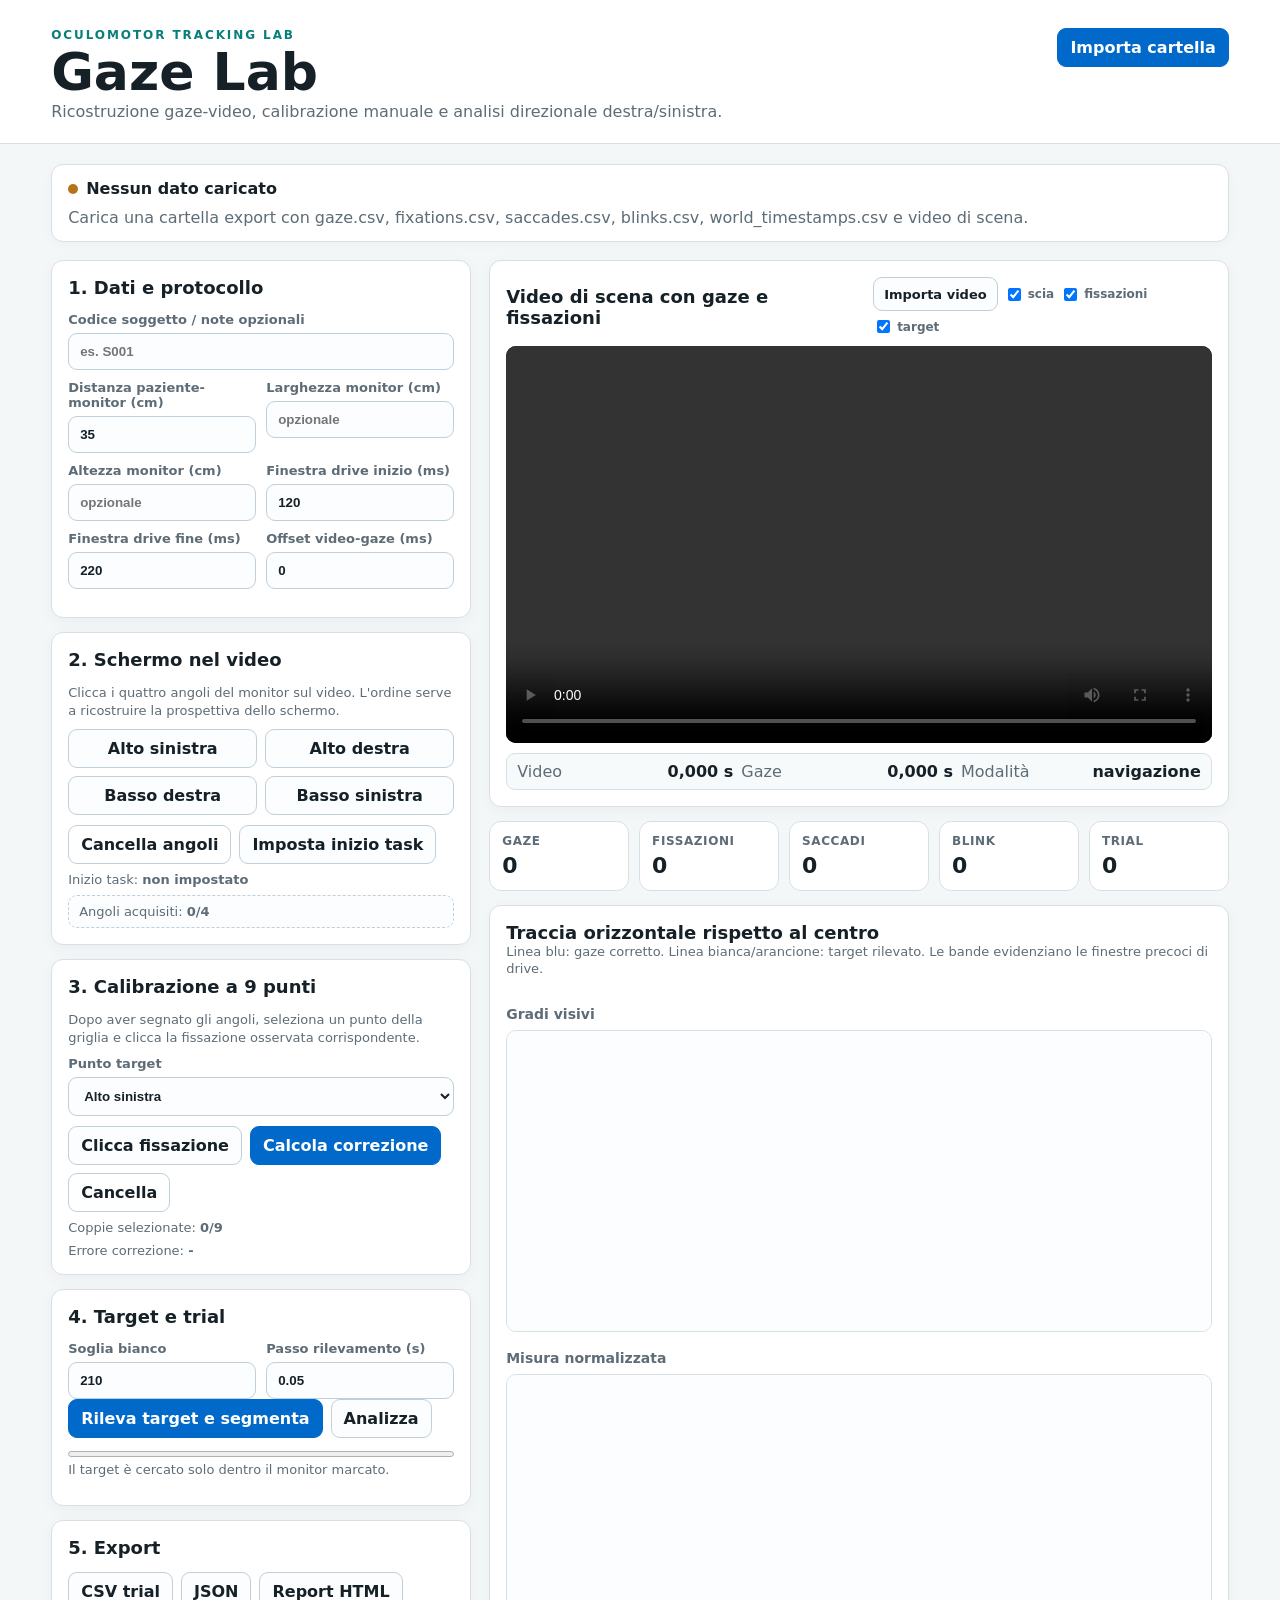
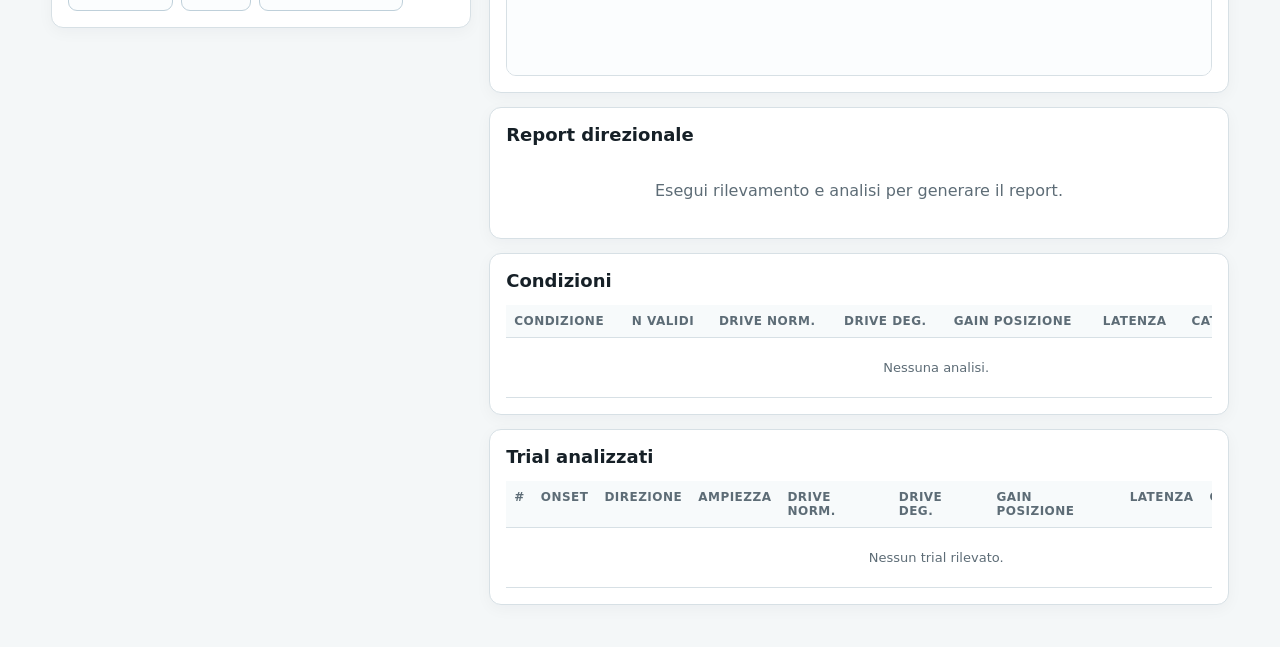
==== commit 47eb6cd6: "Include runtime feedback patch" ====
--- a/index.html
+++ b/index.html
@@ -44,6 +44,7 @@
         </section>
       </section>
     </main>
-    <script src="./app.js?v=20260602-v2c"></script>
+    <script src="./app.js?v=20260602-v2e"></script>
+    <script src="./patch.js?v=20260602-v2e"></script>
   </body>
 </html>
--- a/styles.css
+++ b/styles.css
@@ -56,6 +56,8 @@
 .video-stage { position: relative; width: 100%; aspect-ratio: 16 / 9; background: #101214; border-radius: 10px; overflow: hidden; box-shadow: inset 0 0 0 1px rgba(255,255,255,0.06); }
 .video-stage video, .video-stage canvas { position: absolute; inset: 0; width: 100%; height: 100%; }
 .video-stage video { object-fit: contain; }
+.video-stage canvas { pointer-events: none; }
+.video-stage.marking canvas { pointer-events: auto; }
 .video-stage.marking { cursor: crosshair; }
 .video-time-grid { display: grid; grid-template-columns: auto 1fr auto 1fr auto 1fr; gap: 8px; align-items: center; background: #f7fafb; border: 1px solid var(--line); border-radius: 9px; padding: 8px 10px; margin-top: 10px; color: var(--muted); }
 .video-time-grid strong { color: var(--ink); text-align: right; }
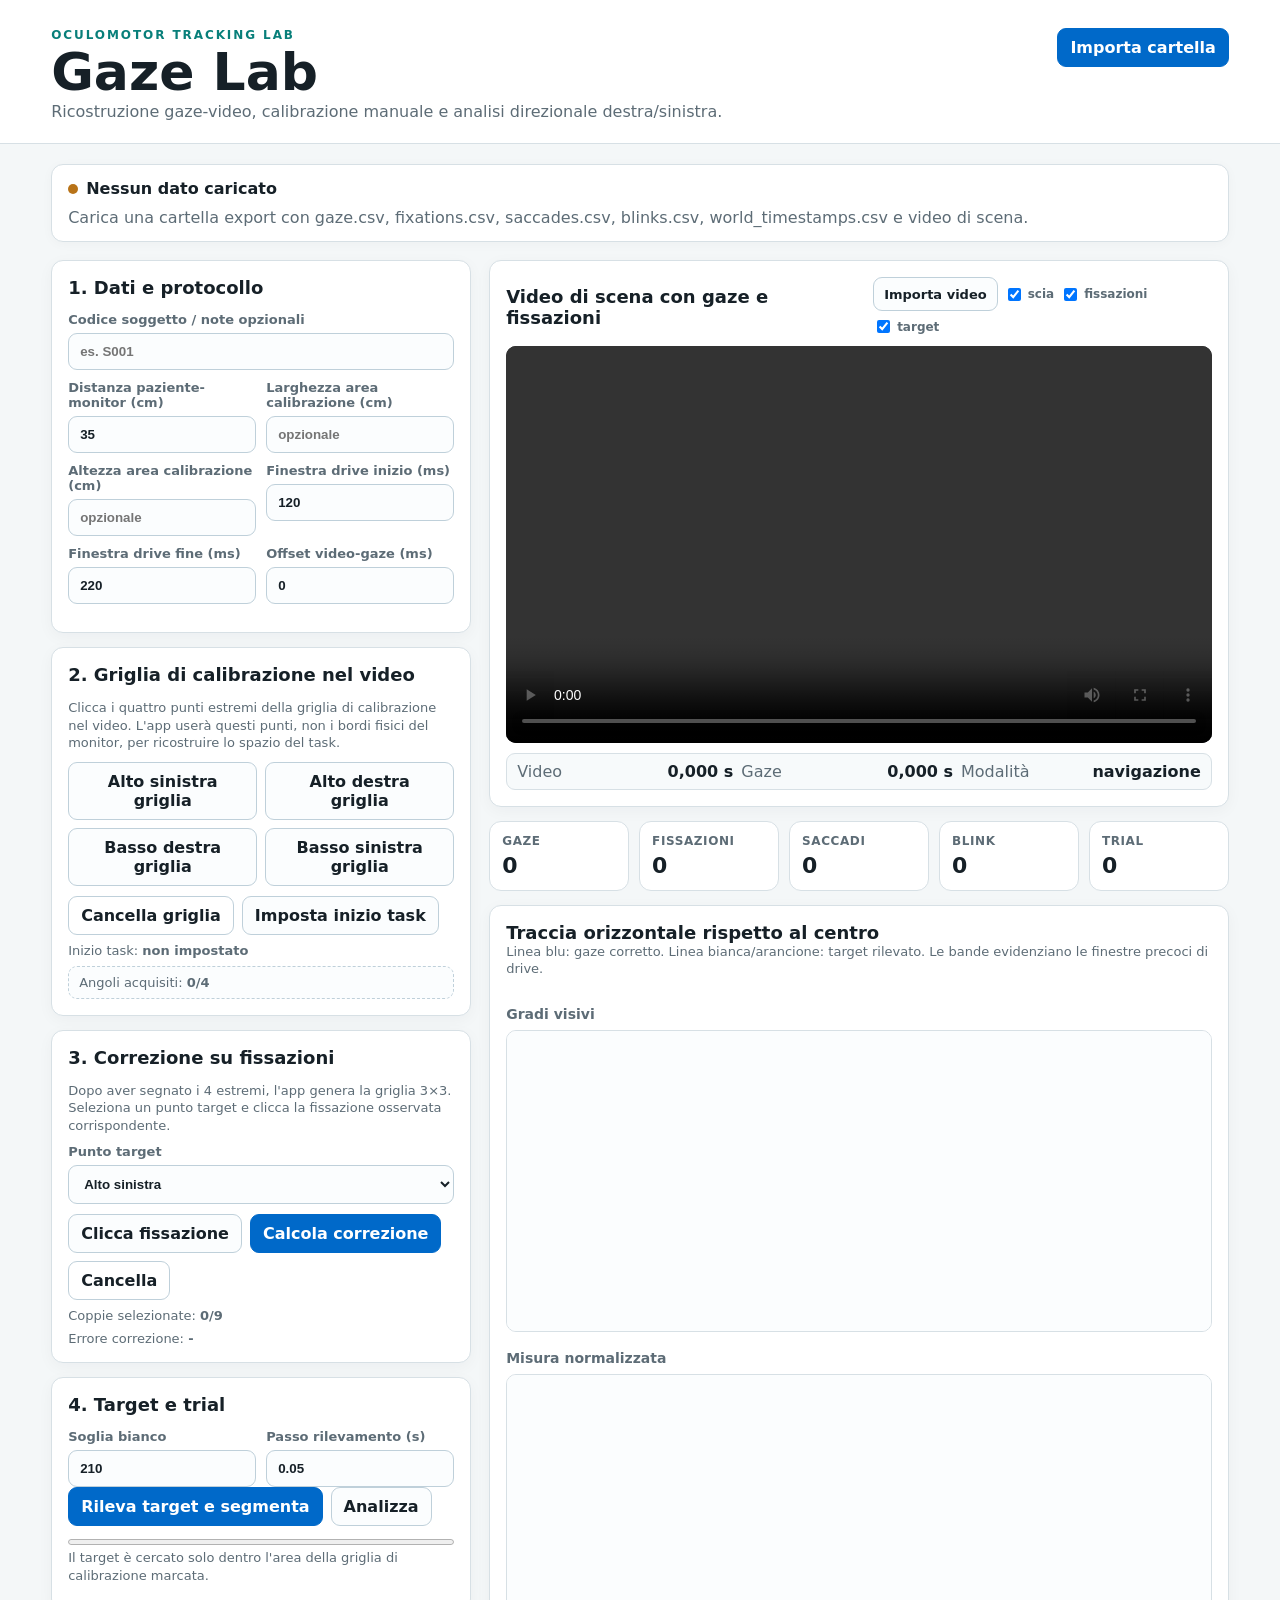
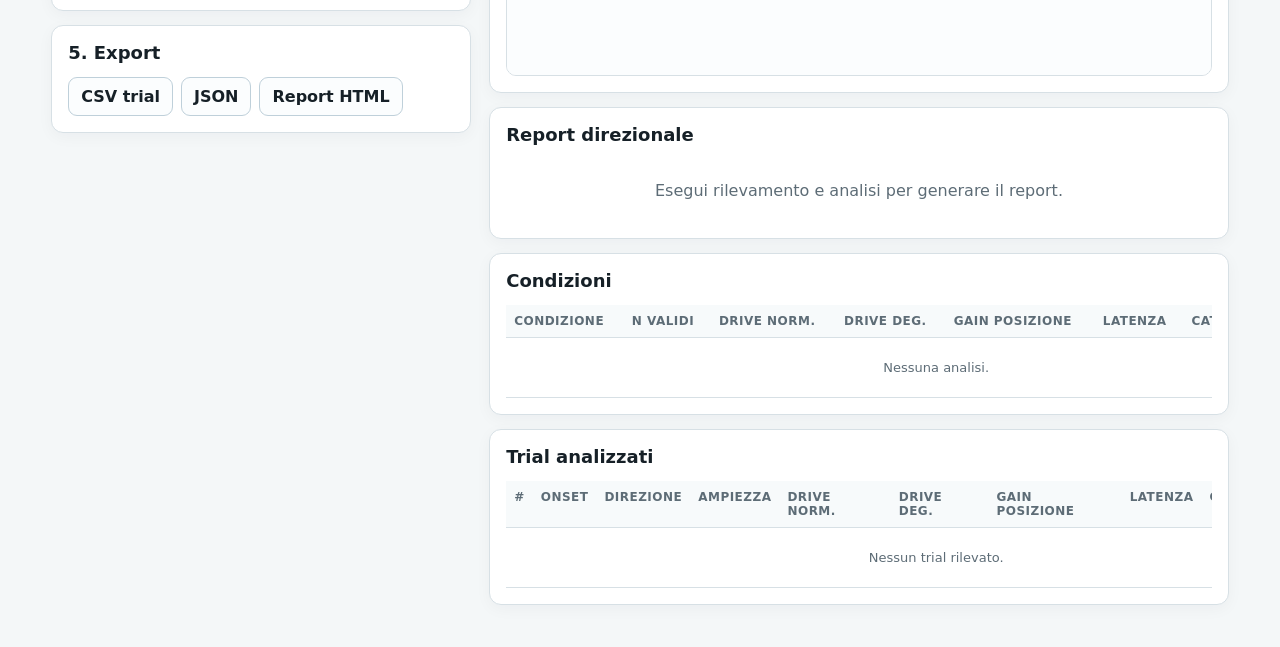
==== commit 346ecfef: "Use calibration grid as spatial reference" ====
--- a/index.html
+++ b/index.html
@@ -4,7 +4,7 @@
     <meta charset="utf-8" />
     <meta name="viewport" content="width=device-width, initial-scale=1" />
     <title>Gaze Lab</title>
-    <link rel="stylesheet" href="./styles.css?v=20260602-v2" />
+    <link rel="stylesheet" href="./styles.css?v=20260602-v2f" />
   </head>
   <body>
     <header class="app-header">
@@ -28,10 +28,10 @@
       </section>
       <section class="workspace">
         <aside class="control-panel">
-          <section class="panel-card"><div class="panel-head"><h2>1. Dati e protocollo</h2></div><label class="field-wide">Codice soggetto / note opzionali<input id="subjectCode" type="text" placeholder="es. S001" autocomplete="off" /></label><div class="form-grid"><label>Distanza paziente-monitor (cm)<input id="viewingDistanceCm" type="number" min="1" step="0.1" value="35" /></label><label>Larghezza monitor (cm)<input id="monitorWidthCm" type="number" min="1" step="0.1" placeholder="opzionale" /></label><label>Altezza monitor (cm)<input id="monitorHeightCm" type="number" min="1" step="0.1" placeholder="opzionale" /></label><label>Finestra drive inizio (ms)<input id="earlyStartMs" type="number" min="0" step="5" value="120" /></label><label>Finestra drive fine (ms)<input id="earlyEndMs" type="number" min="20" step="5" value="220" /></label><label>Offset video-gaze (ms)<input id="syncOffsetMs" type="number" step="5" value="0" /></label></div><div class="mini-stats" id="datasetStats"></div></section>
-          <section class="panel-card"><div class="panel-head"><h2>2. Schermo nel video</h2></div><p class="hint">Clicca i quattro angoli del monitor sul video. L'ordine serve a ricostruire la prospettiva dello schermo.</p><div class="corner-grid"><button class="corner-btn" data-corner="tl">Alto sinistra</button><button class="corner-btn" data-corner="tr">Alto destra</button><button class="corner-btn" data-corner="br">Basso destra</button><button class="corner-btn" data-corner="bl">Basso sinistra</button></div><div class="button-row"><button id="clearCornersBtn" class="ghost">Cancella angoli</button><button id="setTaskStartBtn">Imposta inizio task</button></div><div class="readout">Inizio task: <strong id="taskStartLabel">non impostato</strong></div></section>
-          <section class="panel-card"><div class="panel-head"><h2>3. Calibrazione a 9 punti</h2></div><p class="hint">Dopo aver segnato gli angoli, seleziona un punto della griglia e clicca la fissazione osservata corrispondente.</p><label class="field-wide">Punto target<select id="calibrationPointSelect"></select></label><div class="button-row"><button id="calibrationClickModeBtn">Clicca fissazione</button><button id="fitCalibrationBtn" class="primary">Calcola correzione</button><button id="clearCalibrationBtn" class="ghost">Cancella</button></div><div class="readout">Coppie selezionate: <strong id="calibrationStatus">0/9</strong></div><div class="readout">Errore correzione: <strong id="calibrationError">-</strong></div></section>
-          <section class="panel-card"><div class="panel-head"><h2>4. Target e trial</h2></div><div class="form-grid"><label>Soglia bianco<input id="targetThreshold" type="number" min="120" max="255" step="1" value="210" /></label><label>Passo rilevamento (s)<input id="detectionStepSec" type="number" min="0.02" max="0.25" step="0.01" value="0.05" /></label></div><div class="button-row"><button id="detectTargetsBtn" class="primary">Rileva target e segmenta</button><button id="analyzeBtn">Analizza</button></div><progress id="detectionProgress" value="0" max="1"></progress><p class="hint" id="detectionHint">Il target è cercato solo dentro il monitor marcato.</p></section>
+          <section class="panel-card"><div class="panel-head"><h2>1. Dati e protocollo</h2></div><label class="field-wide">Codice soggetto / note opzionali<input id="subjectCode" type="text" placeholder="es. S001" autocomplete="off" /></label><div class="form-grid"><label>Distanza paziente-monitor (cm)<input id="viewingDistanceCm" type="number" min="1" step="0.1" value="35" /></label><label>Larghezza area calibrazione (cm)<input id="monitorWidthCm" type="number" min="1" step="0.1" placeholder="opzionale" /></label><label>Altezza area calibrazione (cm)<input id="monitorHeightCm" type="number" min="1" step="0.1" placeholder="opzionale" /></label><label>Finestra drive inizio (ms)<input id="earlyStartMs" type="number" min="0" step="5" value="120" /></label><label>Finestra drive fine (ms)<input id="earlyEndMs" type="number" min="20" step="5" value="220" /></label><label>Offset video-gaze (ms)<input id="syncOffsetMs" type="number" step="5" value="0" /></label></div><div class="mini-stats" id="datasetStats"></div></section>
+          <section class="panel-card"><div class="panel-head"><h2>2. Griglia di calibrazione nel video</h2></div><p class="hint">Clicca i quattro punti estremi della griglia di calibrazione nel video. L'app userà questi punti, non i bordi fisici del monitor, per ricostruire lo spazio del task.</p><div class="corner-grid"><button class="corner-btn" data-corner="tl">Alto sinistra griglia</button><button class="corner-btn" data-corner="tr">Alto destra griglia</button><button class="corner-btn" data-corner="br">Basso destra griglia</button><button class="corner-btn" data-corner="bl">Basso sinistra griglia</button></div><div class="button-row"><button id="clearCornersBtn" class="ghost">Cancella griglia</button><button id="setTaskStartBtn">Imposta inizio task</button></div><div class="readout">Inizio task: <strong id="taskStartLabel">non impostato</strong></div></section>
+          <section class="panel-card"><div class="panel-head"><h2>3. Correzione su fissazioni</h2></div><p class="hint">Dopo aver segnato i 4 estremi, l'app genera la griglia 3×3. Seleziona un punto target e clicca la fissazione osservata corrispondente.</p><label class="field-wide">Punto target<select id="calibrationPointSelect"></select></label><div class="button-row"><button id="calibrationClickModeBtn">Clicca fissazione</button><button id="fitCalibrationBtn" class="primary">Calcola correzione</button><button id="clearCalibrationBtn" class="ghost">Cancella</button></div><div class="readout">Coppie selezionate: <strong id="calibrationStatus">0/9</strong></div><div class="readout">Errore correzione: <strong id="calibrationError">-</strong></div></section>
+          <section class="panel-card"><div class="panel-head"><h2>4. Target e trial</h2></div><div class="form-grid"><label>Soglia bianco<input id="targetThreshold" type="number" min="120" max="255" step="1" value="210" /></label><label>Passo rilevamento (s)<input id="detectionStepSec" type="number" min="0.02" max="0.25" step="0.01" value="0.05" /></label></div><div class="button-row"><button id="detectTargetsBtn" class="primary">Rileva target e segmenta</button><button id="analyzeBtn">Analizza</button></div><progress id="detectionProgress" value="0" max="1"></progress><p class="hint" id="detectionHint">Il target è cercato solo dentro l'area della griglia di calibrazione marcata.</p></section>
           <section class="panel-card"><div class="panel-head"><h2>5. Export</h2></div><div class="button-row"><button id="exportCsvBtn">CSV trial</button><button id="exportJsonBtn">JSON</button><button id="exportReportBtn">Report HTML</button></div></section>
         </aside>
         <section class="analysis-panel">
@@ -44,7 +44,7 @@
         </section>
       </section>
     </main>
-    <script src="./app.js?v=20260602-v2e"></script>
-    <script src="./patch.js?v=20260602-v2e"></script>
+    <script src="./app.js?v=20260602-v2f"></script>
+    <script src="./patch.js?v=20260602-v2f"></script>
   </body>
 </html>
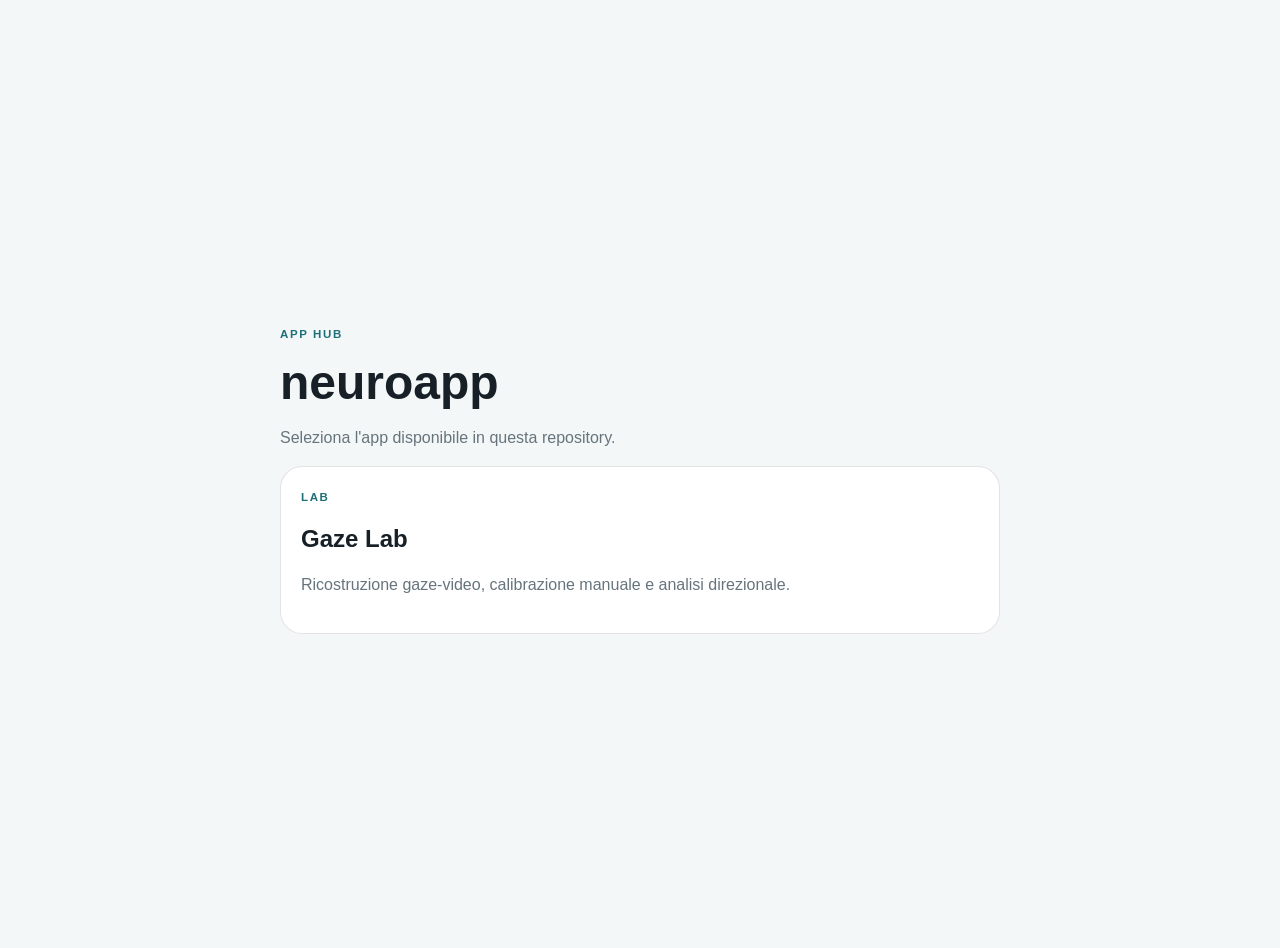
==== commit 50601057: "Reorganize neuroapp into app folder" ====
--- a/index.html
+++ b/index.html
@@ -1,50 +1,19 @@
 <!doctype html>
 <html lang="it">
-  <head>
-    <meta charset="utf-8" />
-    <meta name="viewport" content="width=device-width, initial-scale=1" />
-    <title>Gaze Lab</title>
-    <link rel="stylesheet" href="./styles.css?v=20260602-v2f" />
-  </head>
-  <body>
-    <header class="app-header">
-      <div>
-        <p class="eyebrow">Oculomotor Tracking Lab</p>
-        <h1>Gaze Lab</h1>
-        <p class="subtitle">Ricostruzione gaze-video, calibrazione manuale e analisi direzionale destra/sinistra.</p>
-      </div>
-      <div class="header-actions">
-        <label class="file-button primary">
-          <input id="folderInput" type="file" webkitdirectory directory multiple />
-          Importa cartella
-        </label>
-      </div>
-    </header>
-
-    <main class="app-main">
-      <section class="status-band" id="statusBand">
-        <div><span class="status-dot"></span><strong id="statusTitle">Nessun dato caricato</strong></div>
-        <p id="statusText">Carica una cartella export con gaze.csv, fixations.csv, saccades.csv, blinks.csv, world_timestamps.csv e video di scena.</p>
-      </section>
-      <section class="workspace">
-        <aside class="control-panel">
-          <section class="panel-card"><div class="panel-head"><h2>1. Dati e protocollo</h2></div><label class="field-wide">Codice soggetto / note opzionali<input id="subjectCode" type="text" placeholder="es. S001" autocomplete="off" /></label><div class="form-grid"><label>Distanza paziente-monitor (cm)<input id="viewingDistanceCm" type="number" min="1" step="0.1" value="35" /></label><label>Larghezza area calibrazione (cm)<input id="monitorWidthCm" type="number" min="1" step="0.1" placeholder="opzionale" /></label><label>Altezza area calibrazione (cm)<input id="monitorHeightCm" type="number" min="1" step="0.1" placeholder="opzionale" /></label><label>Finestra drive inizio (ms)<input id="earlyStartMs" type="number" min="0" step="5" value="120" /></label><label>Finestra drive fine (ms)<input id="earlyEndMs" type="number" min="20" step="5" value="220" /></label><label>Offset video-gaze (ms)<input id="syncOffsetMs" type="number" step="5" value="0" /></label></div><div class="mini-stats" id="datasetStats"></div></section>
-          <section class="panel-card"><div class="panel-head"><h2>2. Griglia di calibrazione nel video</h2></div><p class="hint">Clicca i quattro punti estremi della griglia di calibrazione nel video. L'app userà questi punti, non i bordi fisici del monitor, per ricostruire lo spazio del task.</p><div class="corner-grid"><button class="corner-btn" data-corner="tl">Alto sinistra griglia</button><button class="corner-btn" data-corner="tr">Alto destra griglia</button><button class="corner-btn" data-corner="br">Basso destra griglia</button><button class="corner-btn" data-corner="bl">Basso sinistra griglia</button></div><div class="button-row"><button id="clearCornersBtn" class="ghost">Cancella griglia</button><button id="setTaskStartBtn">Imposta inizio task</button></div><div class="readout">Inizio task: <strong id="taskStartLabel">non impostato</strong></div></section>
-          <section class="panel-card"><div class="panel-head"><h2>3. Correzione su fissazioni</h2></div><p class="hint">Dopo aver segnato i 4 estremi, l'app genera la griglia 3×3. Seleziona un punto target e clicca la fissazione osservata corrispondente.</p><label class="field-wide">Punto target<select id="calibrationPointSelect"></select></label><div class="button-row"><button id="calibrationClickModeBtn">Clicca fissazione</button><button id="fitCalibrationBtn" class="primary">Calcola correzione</button><button id="clearCalibrationBtn" class="ghost">Cancella</button></div><div class="readout">Coppie selezionate: <strong id="calibrationStatus">0/9</strong></div><div class="readout">Errore correzione: <strong id="calibrationError">-</strong></div></section>
-          <section class="panel-card"><div class="panel-head"><h2>4. Target e trial</h2></div><div class="form-grid"><label>Soglia bianco<input id="targetThreshold" type="number" min="120" max="255" step="1" value="210" /></label><label>Passo rilevamento (s)<input id="detectionStepSec" type="number" min="0.02" max="0.25" step="0.01" value="0.05" /></label></div><div class="button-row"><button id="detectTargetsBtn" class="primary">Rileva target e segmenta</button><button id="analyzeBtn">Analizza</button></div><progress id="detectionProgress" value="0" max="1"></progress><p class="hint" id="detectionHint">Il target è cercato solo dentro l'area della griglia di calibrazione marcata.</p></section>
-          <section class="panel-card"><div class="panel-head"><h2>5. Export</h2></div><div class="button-row"><button id="exportCsvBtn">CSV trial</button><button id="exportJsonBtn">JSON</button><button id="exportReportBtn">Report HTML</button></div></section>
-        </aside>
-        <section class="analysis-panel">
-          <section class="panel-card video-card"><div class="panel-head compact"><h2>Video di scena con gaze e fissazioni</h2><div class="button-row tight"><label class="file-button slim"><input id="videoInput" type="file" accept="video/*" />Importa video</label><label class="toggle"><input id="showTrail" type="checkbox" checked /> scia</label><label class="toggle"><input id="showFixations" type="checkbox" checked /> fissazioni</label><label class="toggle"><input id="showTarget" type="checkbox" checked /> target</label></div></div><div class="video-stage" id="videoStage"><video id="sceneVideo" controls playsinline></video><canvas id="overlayCanvas"></canvas></div><div class="video-time-grid"><span>Video</span><strong id="videoTimeLabel">-</strong><span>Gaze</span><strong id="gazeTimeLabel">-</strong><span>Modalità</span><strong id="interactionModeLabel">navigazione</strong></div></section>
-          <section class="summary-strip" id="summaryStrip"><div class="stat-card"><span>Gaze</span><strong id="sampleCount">0</strong></div><div class="stat-card"><span>Fissazioni</span><strong id="fixationCount">0</strong></div><div class="stat-card"><span>Saccadi</span><strong id="saccadeCount">0</strong></div><div class="stat-card"><span>Blink</span><strong id="blinkCount">0</strong></div><div class="stat-card"><span>Trial</span><strong id="trialCount">0</strong></div></section>
-          <section class="panel-card"><div class="panel-head"><div><h2>Traccia orizzontale rispetto al centro</h2><p class="hint">Linea blu: gaze corretto. Linea bianca/arancione: target rilevato. Le bande evidenziano le finestre precoci di drive.</p></div></div><h3>Gradi visivi</h3><div class="plot-wrap"><canvas id="degPlot" width="1200" height="300"></canvas></div><h3>Misura normalizzata</h3><div class="plot-wrap"><canvas id="normPlot" width="1200" height="300"></canvas></div></section>
-          <section class="panel-card"><div class="panel-head"><h2>Report direzionale</h2></div><div id="reportSummary" class="report-summary empty">Esegui rilevamento e analisi per generare il report.</div></section>
-          <section class="panel-card"><div class="panel-head"><h2>Condizioni</h2></div><div class="table-wrap"><table><thead><tr><th>Condizione</th><th>N validi</th><th>Drive norm.</th><th>Drive deg.</th><th>Gain posizione</th><th>Latenza</th><th>Catch-up</th><th>Qualità</th></tr></thead><tbody id="conditionBody"><tr><td colspan="8" class="empty">Nessuna analisi.</td></tr></tbody></table></div></section>
-          <section class="panel-card"><div class="panel-head"><h2>Trial analizzati</h2></div><div class="table-wrap"><table><thead><tr><th>#</th><th>Onset</th><th>Direzione</th><th>Ampiezza</th><th>Drive norm.</th><th>Drive deg.</th><th>Gain posizione</th><th>Latenza</th><th>Campioni</th><th>Qualità</th></tr></thead><tbody id="trialBody"><tr><td colspan="10" class="empty">Nessun trial rilevato.</td></tr></tbody></table></div></section>
-        </section>
-      </section>
-    </main>
-    <script src="./app.js?v=20260602-v2f"></script>
-    <script src="./patch.js?v=20260602-v2f"></script>
-  </body>
+<head>
+  <meta charset="utf-8">
+  <meta name="viewport" content="width=device-width, initial-scale=1">
+  <title>neuroapp</title>
+  <style>
+    body{margin:0;min-height:100vh;font-family:-apple-system,BlinkMacSystemFont,"Segoe UI",sans-serif;background:#f4f7f8;color:#172026;display:grid;place-items:center;padding:24px}main{width:min(720px,100%)}h1{font-size:3rem;margin:0 0 8px}.card{display:block;background:white;border:1px solid rgba(23,32,38,.12);border-radius:22px;padding:20px;text-decoration:none;color:inherit}.eyebrow{text-transform:uppercase;letter-spacing:.14em;font-weight:800;font-size:.72rem;color:#1f6f78}p{color:#66747c;line-height:1.5}
+  </style>
+</head>
+<body>
+  <main>
+    <p class="eyebrow">App hub</p>
+    <h1>neuroapp</h1>
+    <p>Seleziona l'app disponibile in questa repository.</p>
+    <a class="card" href="gaze-lab/"><span class="eyebrow">Lab</span><h2>Gaze Lab</h2><p>Ricostruzione gaze-video, calibrazione manuale e analisi direzionale.</p></a>
+  </main>
+</body>
 </html>
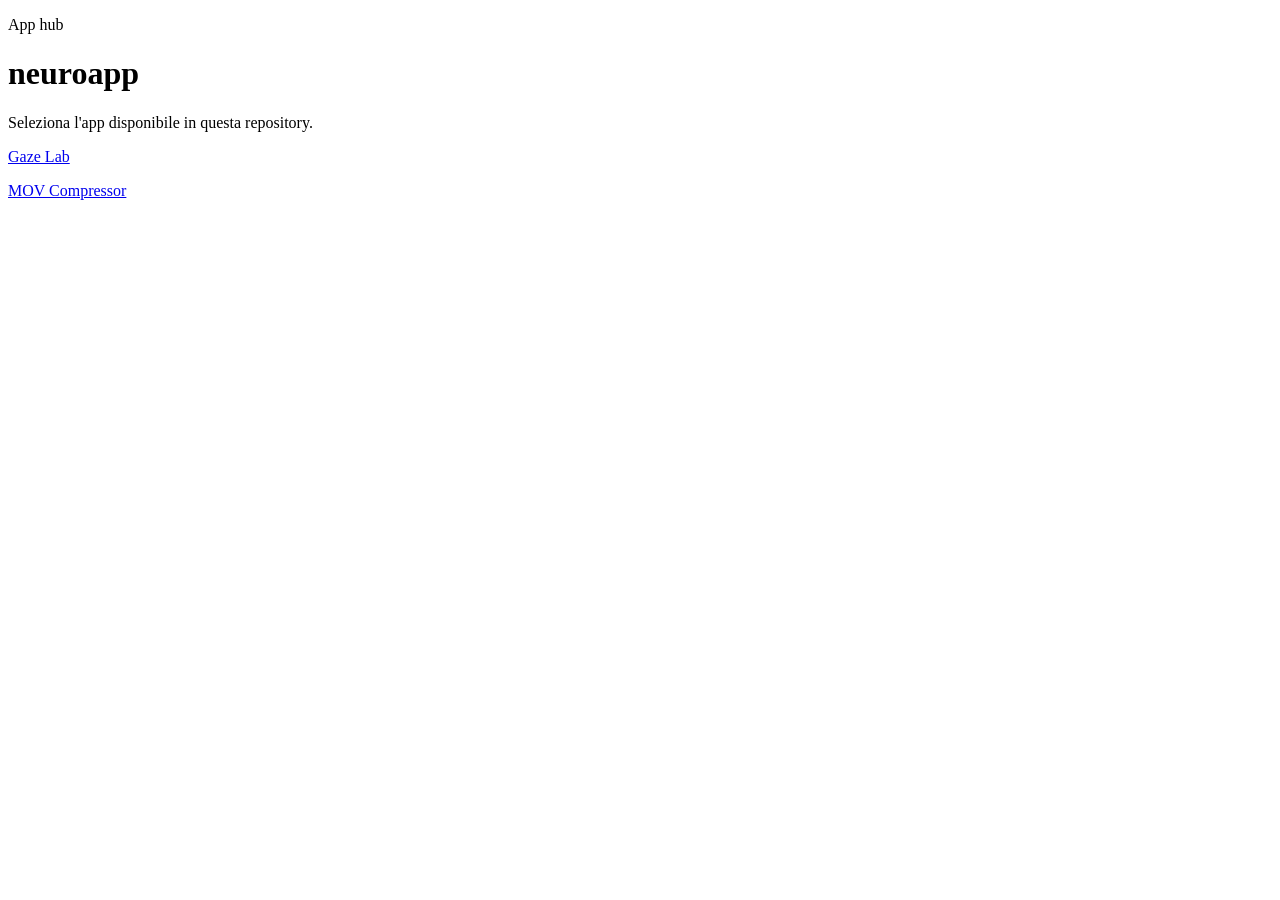
==== commit da525080: "Add MOV Compressor link to neuroapp home" ====
--- a/index.html
+++ b/index.html
@@ -4,16 +4,14 @@
   <meta charset="utf-8">
   <meta name="viewport" content="width=device-width, initial-scale=1">
   <title>neuroapp</title>
-  <style>
-    body{margin:0;min-height:100vh;font-family:-apple-system,BlinkMacSystemFont,"Segoe UI",sans-serif;background:#f4f7f8;color:#172026;display:grid;place-items:center;padding:24px}main{width:min(720px,100%)}h1{font-size:3rem;margin:0 0 8px}.card{display:block;background:white;border:1px solid rgba(23,32,38,.12);border-radius:22px;padding:20px;text-decoration:none;color:inherit}.eyebrow{text-transform:uppercase;letter-spacing:.14em;font-weight:800;font-size:.72rem;color:#1f6f78}p{color:#66747c;line-height:1.5}
-  </style>
 </head>
 <body>
   <main>
-    <p class="eyebrow">App hub</p>
+    <p>App hub</p>
     <h1>neuroapp</h1>
     <p>Seleziona l'app disponibile in questa repository.</p>
-    <a class="card" href="gaze-lab/"><span class="eyebrow">Lab</span><h2>Gaze Lab</h2><p>Ricostruzione gaze-video, calibrazione manuale e analisi direzionale.</p></a>
+    <p><a href="gaze-lab/">Gaze Lab</a></p>
+    <p><a href="mov-compressor/">MOV Compressor</a></p>
   </main>
 </body>
 </html>
